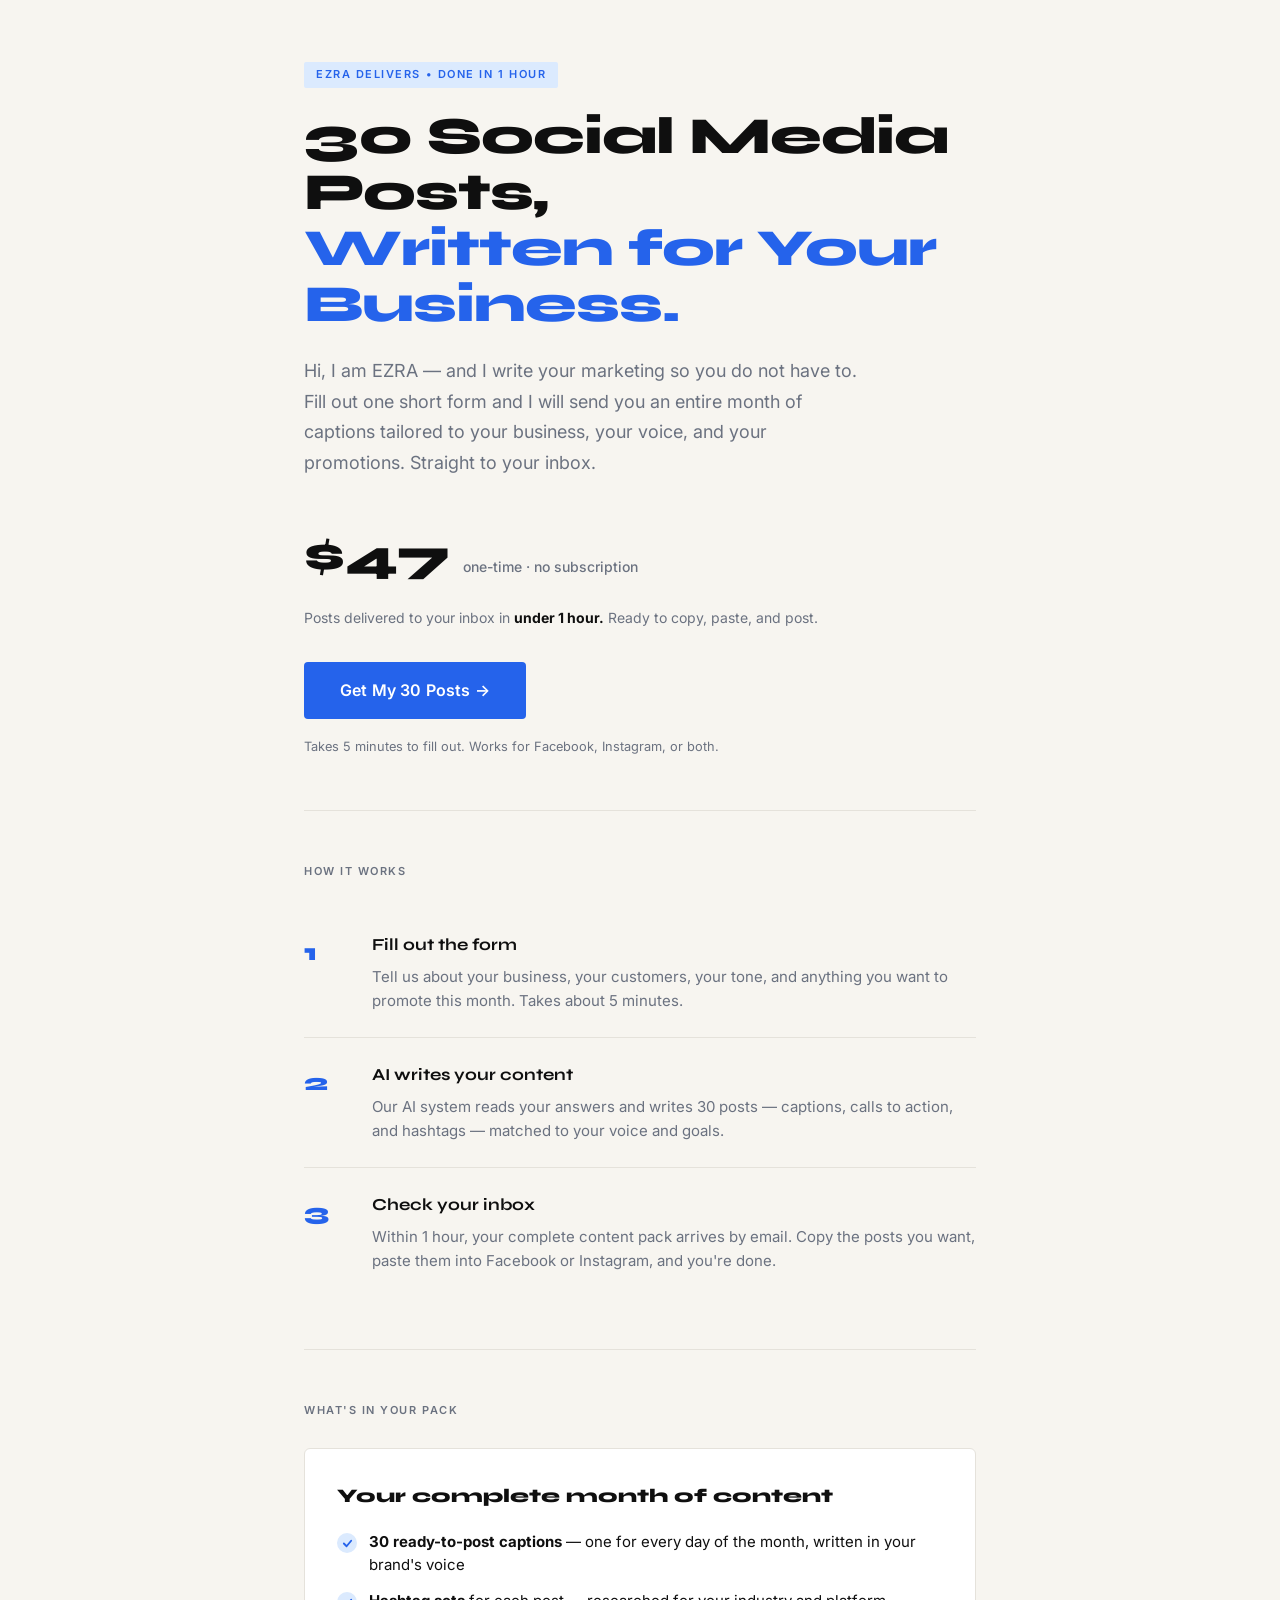
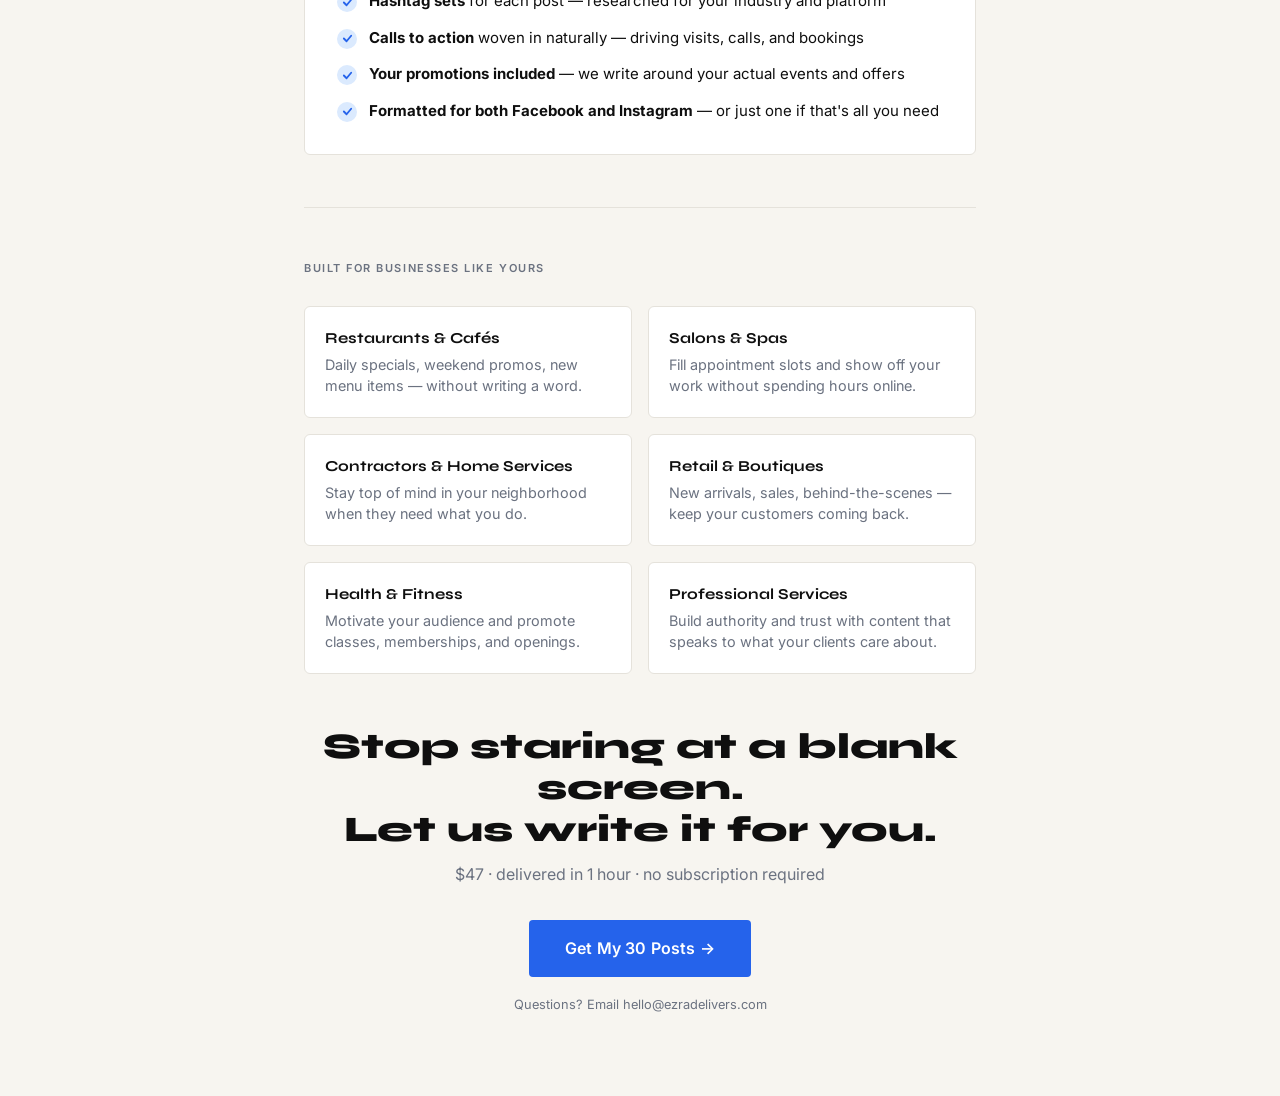
==== index.html @ 175e8576 "Add initial HTML structure for social media content" ====
<!DOCTYPE html>
<html lang="en">
<head>
<meta charset="UTF-8">
<meta name="viewport" content="width=device-width, initial-scale=1.0">
<title>Social Media Content Pack</title>
<style>
  @import url('https://fonts.googleapis.com/css2?family=Syne:wght@700;800&family=Inter:wght@400;500;600&display=swap');

  *, *::before, *::after { box-sizing: border-box; margin: 0; padding: 0; }

  :root {
    --ink: #0f0f0f;
    --paper: #f7f5f0;
    --accent: #2563eb;
    --accent-light: #dbeafe;
    --muted: #6b7280;
    --rule: #e5e2db;
  }

  body {
    background: var(--paper);
    color: var(--ink);
    font-family: 'Inter', sans-serif;
    font-size: 16px;
    line-height: 1.6;
  }

  .page { max-width: 720px; margin: 0 auto; padding: 60px 24px 80px; }

  /* HERO */
  .eyebrow {
    display: inline-block;
    font-family: 'Inter', sans-serif;
    font-size: 11px;
    font-weight: 600;
    letter-spacing: 0.14em;
    text-transform: uppercase;
    color: var(--accent);
    background: var(--accent-light);
    padding: 4px 12px;
    border-radius: 2px;
    margin-bottom: 20px;
  }

  h1 {
    font-family: 'Syne', sans-serif;
    font-size: clamp(2rem, 5vw, 3.25rem);
    font-weight: 800;
    line-height: 1.08;
    letter-spacing: -0.02em;
    margin-bottom: 24px;
  }

  h1 em {
    font-style: normal;
    color: var(--accent);
  }

  .hero-sub {
    font-size: 1.125rem;
    color: var(--muted);
    max-width: 560px;
    margin-bottom: 40px;
    line-height: 1.7;
  }

  /* PRICE BLOCK */
  .price-block {
    display: flex;
    align-items: baseline;
    gap: 12px;
    margin-bottom: 12px;
  }

  .price {
    font-family: 'Syne', sans-serif;
    font-size: 3rem;
    font-weight: 800;
    color: var(--ink);
  }

  .price-label {
    font-size: 0.875rem;
    color: var(--muted);
    font-weight: 500;
  }

  .delivery-note {
    font-size: 0.875rem;
    color: var(--muted);
    margin-bottom: 32px;
  }

  .delivery-note strong {
    color: var(--ink);
  }

  /* CTA */
  .cta-btn {
    display: inline-block;
    background: var(--accent);
    color: #fff;
    font-family: 'Inter', sans-serif;
    font-size: 1rem;
    font-weight: 600;
    padding: 16px 36px;
    border-radius: 4px;
    text-decoration: none;
    letter-spacing: 0.01em;
    transition: background 0.15s;
    margin-bottom: 10px;
  }

  .cta-btn:hover { background: #1d4ed8; }

  .cta-sub {
    display: block;
    font-size: 0.8rem;
    color: var(--muted);
    margin-top: 8px;
  }

  /* RULE */
  hr {
    border: none;
    border-top: 1px solid var(--rule);
    margin: 52px 0;
  }

  /* HOW IT WORKS */
  .section-label {
    font-family: 'Inter', sans-serif;
    font-size: 11px;
    font-weight: 600;
    letter-spacing: 0.14em;
    text-transform: uppercase;
    color: var(--muted);
    margin-bottom: 28px;
  }

  .steps { display: flex; flex-direction: column; gap: 0; }

  .step {
    display: grid;
    grid-template-columns: 48px 1fr;
    gap: 0 20px;
    padding: 24px 0;
    border-bottom: 1px solid var(--rule);
  }

  .step:last-child { border-bottom: none; }

  .step-num {
    font-family: 'Syne', sans-serif;
    font-size: 1.5rem;
    font-weight: 800;
    color: var(--accent);
    padding-top: 2px;
  }

  .step-title {
    font-family: 'Syne', sans-serif;
    font-size: 1.05rem;
    font-weight: 700;
    margin-bottom: 6px;
  }

  .step-body {
    font-size: 0.9375rem;
    color: var(--muted);
    line-height: 1.6;
  }

  /* WHAT YOU GET */
  .deliverables {
    background: #fff;
    border: 1px solid var(--rule);
    border-radius: 6px;
    padding: 32px;
    margin-top: 8px;
  }

  .deliverables h3 {
    font-family: 'Syne', sans-serif;
    font-size: 1.2rem;
    font-weight: 800;
    margin-bottom: 20px;
  }

  .deliver-list {
    list-style: none;
    display: flex;
    flex-direction: column;
    gap: 14px;
  }

  .deliver-list li {
    display: flex;
    align-items: flex-start;
    gap: 12px;
    font-size: 0.9375rem;
    line-height: 1.5;
  }

  .check {
    flex-shrink: 0;
    width: 20px;
    height: 20px;
    background: var(--accent-light);
    border-radius: 50%;
    display: flex;
    align-items: center;
    justify-content: center;
    margin-top: 2px;
  }

  .check svg { width: 11px; height: 11px; stroke: var(--accent); }

  /* WHO IT'S FOR */
  .for-grid {
    display: grid;
    grid-template-columns: 1fr 1fr;
    gap: 16px;
    margin-top: 8px;
  }

  @media (max-width: 520px) { .for-grid { grid-template-columns: 1fr; } }

  .for-card {
    background: #fff;
    border: 1px solid var(--rule);
    border-radius: 6px;
    padding: 20px;
    font-size: 0.9rem;
    line-height: 1.5;
  }

  .for-card strong {
    display: block;
    font-family: 'Syne', sans-serif;
    font-size: 0.95rem;
    margin-bottom: 4px;
  }

  .for-card p { color: var(--muted); }

  /* BOTTOM CTA */
  .bottom-cta {
    text-align: center;
    padding: 52px 0 0;
  }

  .bottom-cta h2 {
    font-family: 'Syne', sans-serif;
    font-size: clamp(1.5rem, 4vw, 2.25rem);
    font-weight: 800;
    margin-bottom: 12px;
    line-height: 1.15;
  }

  .bottom-cta p {
    color: var(--muted);
    margin-bottom: 32px;
    font-size: 1rem;
  }
</style>
</head>
<body>
<div class="page">

  <!-- HERO -->
  <span class="eyebrow">Ezra Delivers • Done in 1 Hour</span>
  <h1>30 Social Media Posts,<br><em>Written for Your Business.</em></h1>
  <p class="hero-sub">Hi, I am EZRA — and I write your marketing so you do not have to. Fill out one short form and I will send you an entire month of captions tailored to your business, your voice, and your promotions. Straight to your inbox.</p>

  <div class="price-block">
    <span class="price">$47</span>
    <span class="price-label">one-time · no subscription</span>
  </div>
  <p class="delivery-note">Posts delivered to your inbox in <strong>under 1 hour.</strong> Ready to copy, paste, and post.</p>

  <a class="cta-btn" href="https://form.jotform.com/261764304272051" target="_blank">Get My 30 Posts →</a>
  <span class="cta-sub">Takes 5 minutes to fill out. Works for Facebook, Instagram, or both.</span>

  <hr>

  <!-- HOW IT WORKS -->
  <p class="section-label">How it works</p>
  <div class="steps">
    <div class="step">
      <span class="step-num">1</span>
      <div>
        <div class="step-title">Fill out the form</div>
        <p class="step-body">Tell us about your business, your customers, your tone, and anything you want to promote this month. Takes about 5 minutes.</p>
      </div>
    </div>
    <div class="step">
      <span class="step-num">2</span>
      <div>
        <div class="step-title">AI writes your content</div>
        <p class="step-body">Our AI system reads your answers and writes 30 posts — captions, calls to action, and hashtags — matched to your voice and goals.</p>
      </div>
    </div>
    <div class="step">
      <span class="step-num">3</span>
      <div>
        <div class="step-title">Check your inbox</div>
        <p class="step-body">Within 1 hour, your complete content pack arrives by email. Copy the posts you want, paste them into Facebook or Instagram, and you're done.</p>
      </div>
    </div>
  </div>

  <hr>

  <!-- WHAT YOU GET -->
  <p class="section-label">What's in your pack</p>
  <div class="deliverables">
    <h3>Your complete month of content</h3>
    <ul class="deliver-list">
      <li>
        <span class="check"><svg viewBox="0 0 12 12" fill="none" xmlns="http://www.w3.org/2000/svg"><polyline points="2,6 5,9 10,3" stroke-width="2" stroke-linecap="round" stroke-linejoin="round"/></svg></span>
        <span><strong>30 ready-to-post captions</strong> — one for every day of the month, written in your brand's voice</span>
      </li>
      <li>
        <span class="check"><svg viewBox="0 0 12 12" fill="none" xmlns="http://www.w3.org/2000/svg"><polyline points="2,6 5,9 10,3" stroke-width="2" stroke-linecap="round" stroke-linejoin="round"/></svg></span>
        <span><strong>Hashtag sets</strong> for each post — researched for your industry and platform</span>
      </li>
      <li>
        <span class="check"><svg viewBox="0 0 12 12" fill="none" xmlns="http://www.w3.org/2000/svg"><polyline points="2,6 5,9 10,3" stroke-width="2" stroke-linecap="round" stroke-linejoin="round"/></svg></span>
        <span><strong>Calls to action</strong> woven in naturally — driving visits, calls, and bookings</span>
      </li>
      <li>
        <span class="check"><svg viewBox="0 0 12 12" fill="none" xmlns="http://www.w3.org/2000/svg"><polyline points="2,6 5,9 10,3" stroke-width="2" stroke-linecap="round" stroke-linejoin="round"/></svg></span>
        <span><strong>Your promotions included</strong> — we write around your actual events and offers</span>
      </li>
      <li>
        <span class="check"><svg viewBox="0 0 12 12" fill="none" xmlns="http://www.w3.org/2000/svg"><polyline points="2,6 5,9 10,3" stroke-width="2" stroke-linecap="round" stroke-linejoin="round"/></svg></span>
        <span><strong>Formatted for both Facebook and Instagram</strong> — or just one if that's all you need</span>
      </li>
    </ul>
  </div>

  <hr>

  <!-- WHO IT'S FOR -->
  <p class="section-label">Built for businesses like yours</p>
  <div class="for-grid">
    <div class="for-card"><strong>Restaurants & Cafés</strong><p>Daily specials, weekend promos, new menu items — without writing a word.</p></div>
    <div class="for-card"><strong>Salons & Spas</strong><p>Fill appointment slots and show off your work without spending hours online.</p></div>
    <div class="for-card"><strong>Contractors & Home Services</strong><p>Stay top of mind in your neighborhood when they need what you do.</p></div>
    <div class="for-card"><strong>Retail & Boutiques</strong><p>New arrivals, sales, behind-the-scenes — keep your customers coming back.</p></div>
    <div class="for-card"><strong>Health & Fitness</strong><p>Motivate your audience and promote classes, memberships, and openings.</p></div>
    <div class="for-card"><strong>Professional Services</strong><p>Build authority and trust with content that speaks to what your clients care about.</p></div>
  </div>

  <!-- BOTTOM CTA -->
  <div class="bottom-cta">
    <h2>Stop staring at a blank screen.<br>Let us write it for you.</h2>
    <p>$47 · delivered in 1 hour · no subscription required</p>
    <a class="cta-btn" href="https://form.jotform.com/261764304272051" target="_blank">Get My 30 Posts →</a>
    <span class="cta-sub">Questions? Email hello@ezradelivers.com</span>
  </div>

</div>
</body>
</html>
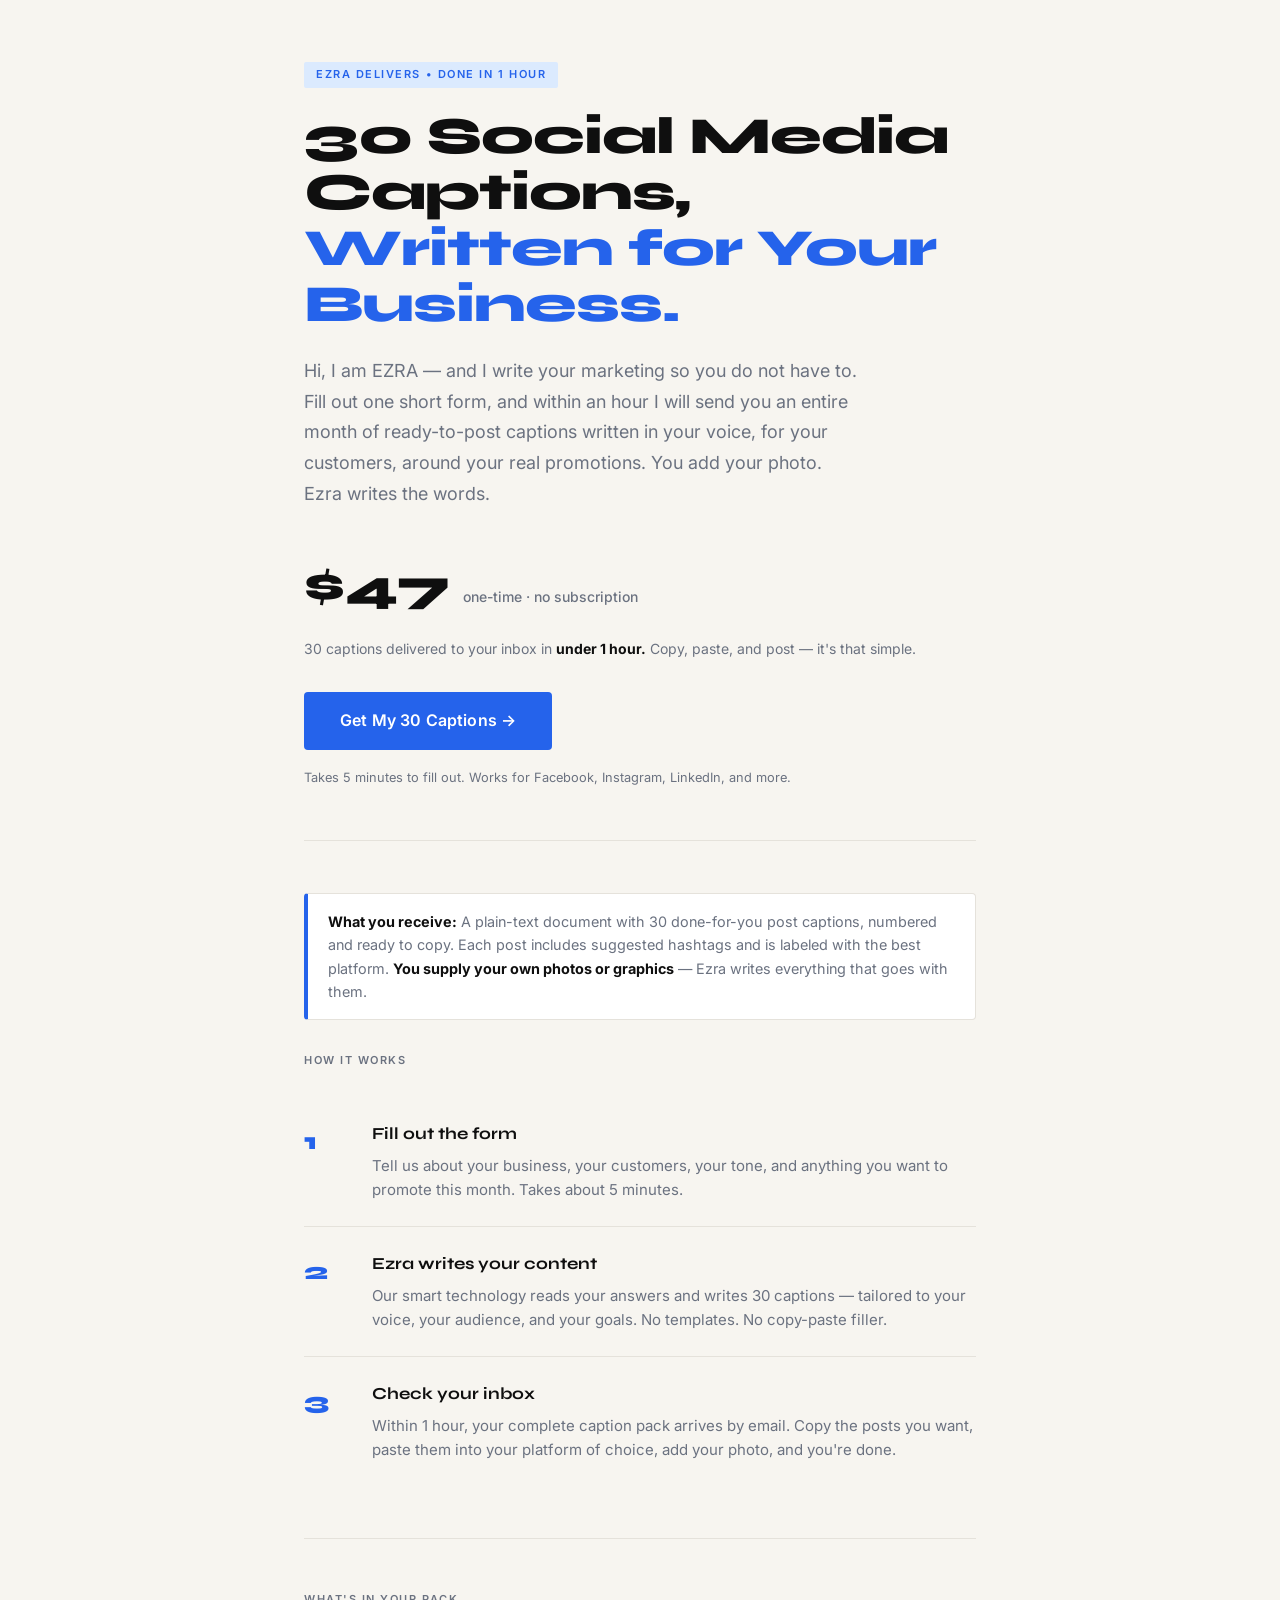
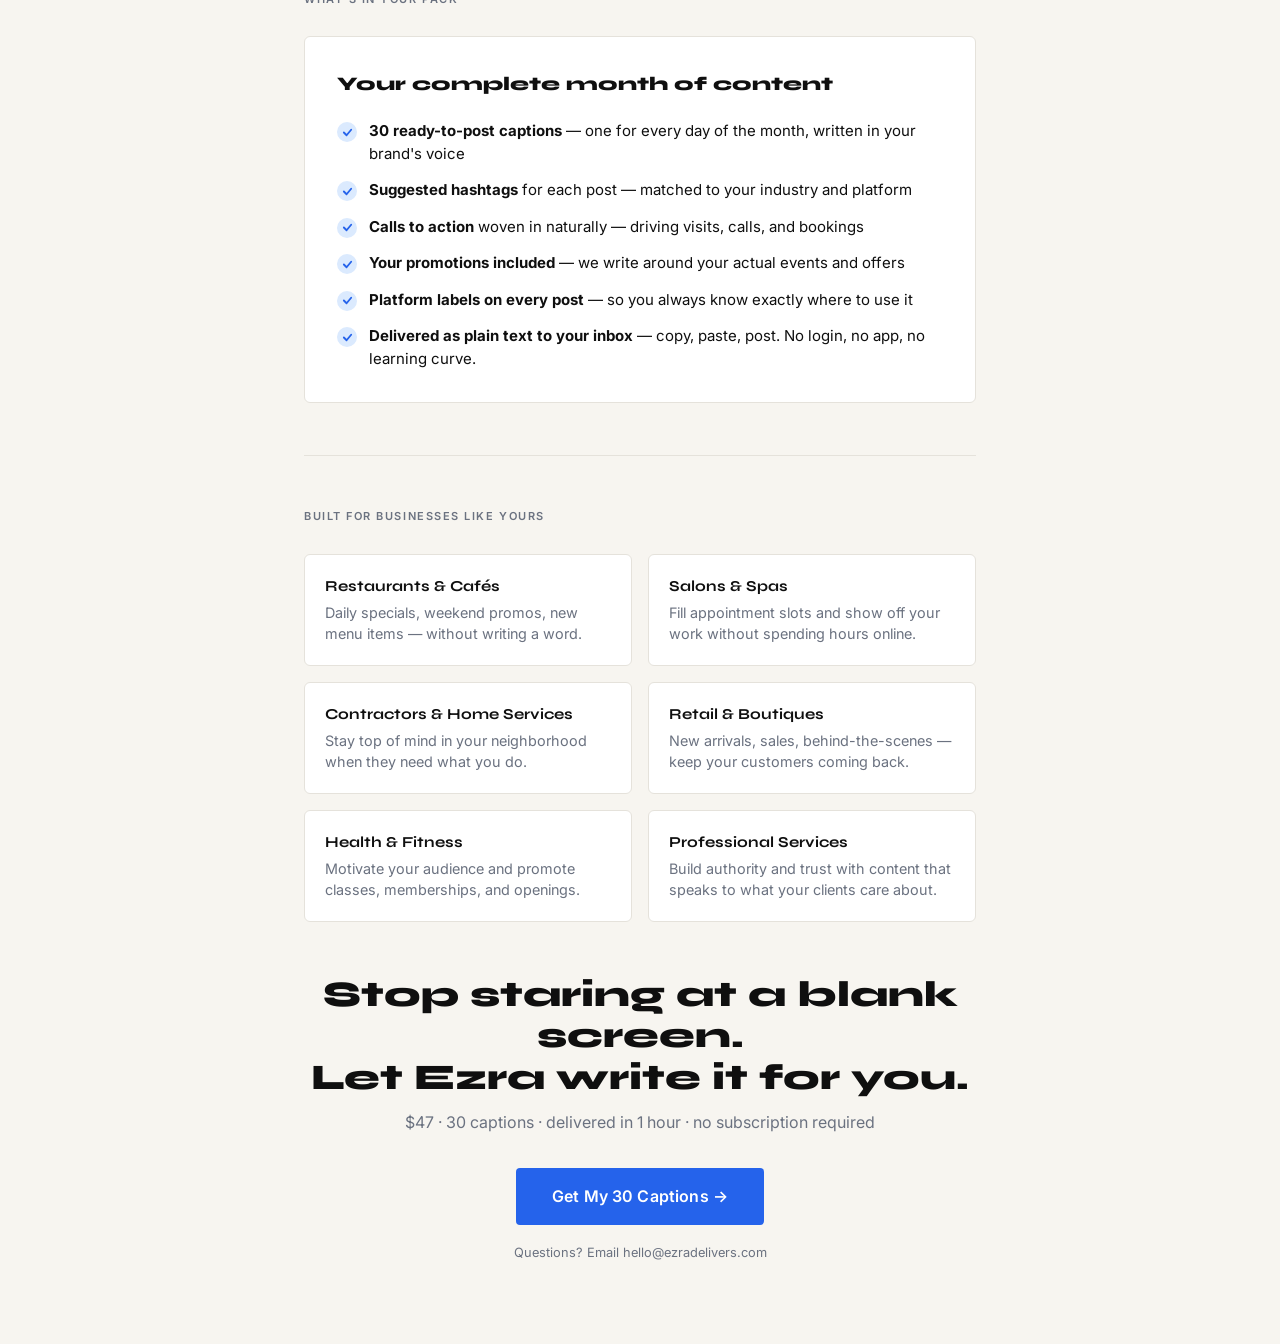
==== commit a413ead3: "Update content and structure in index.html" ====
--- a/index.html
+++ b/index.html
@@ -3,7 +3,7 @@
 <head>
 <meta charset="UTF-8">
 <meta name="viewport" content="width=device-width, initial-scale=1.0">
-<title>Social Media Content Pack</title>
+<title>Social Media Content Pack — Ezra Delivers</title>
 <style>
   @import url('https://fonts.googleapis.com/css2?family=Syne:wght@700;800&family=Inter:wght@400;500;600&display=swap');
 
@@ -121,6 +121,23 @@
     margin-top: 8px;
   }
 
+  /* CLARITY BOX */
+  .clarity-box {
+    background: #fff;
+    border: 1px solid var(--rule);
+    border-left: 4px solid var(--accent);
+    border-radius: 4px;
+    padding: 16px 20px;
+    margin-bottom: 32px;
+    font-size: 0.9rem;
+    color: var(--muted);
+    line-height: 1.6;
+  }
+
+  .clarity-box strong {
+    color: var(--ink);
+  }
+
   /* RULE */
   hr {
     border: none;
@@ -271,19 +288,24 @@
 
   <!-- HERO -->
   <span class="eyebrow">Ezra Delivers • Done in 1 Hour</span>
-  <h1>30 Social Media Posts,<br><em>Written for Your Business.</em></h1>
-  <p class="hero-sub">Hi, I am EZRA — and I write your marketing so you do not have to. Fill out one short form and I will send you an entire month of captions tailored to your business, your voice, and your promotions. Straight to your inbox.</p>
+  <h1>30 Social Media Captions,<br><em>Written for Your Business.</em></h1>
+  <p class="hero-sub">Hi, I am EZRA — and I write your marketing so you do not have to. Fill out one short form, and within an hour I will send you an entire month of ready-to-post captions written in your voice, for your customers, around your real promotions. You add your photo. Ezra writes the words.</p>
 
   <div class="price-block">
     <span class="price">$47</span>
     <span class="price-label">one-time · no subscription</span>
   </div>
-  <p class="delivery-note">Posts delivered to your inbox in <strong>under 1 hour.</strong> Ready to copy, paste, and post.</p>
-
-  <a class="cta-btn" href="https://form.jotform.com/261764304272051" target="_blank">Get My 30 Posts →</a>
-  <span class="cta-sub">Takes 5 minutes to fill out. Works for Facebook, Instagram, or both.</span>
+  <p class="delivery-note">30 captions delivered to your inbox in <strong>under 1 hour.</strong> Copy, paste, and post — it's that simple.</p>
+
+  <a class="cta-btn" href="https://form.jotform.com/261764304272051" target="_blank">Get My 30 Captions →</a>
+  <span class="cta-sub">Takes 5 minutes to fill out. Works for Facebook, Instagram, LinkedIn, and more.</span>
 
   <hr>
+
+  <!-- WHAT YOU RECEIVE CLARITY BOX -->
+  <div class="clarity-box">
+    <strong>What you receive:</strong> A plain-text document with 30 done-for-you post captions, numbered and ready to copy. Each post includes suggested hashtags and is labeled with the best platform. <strong>You supply your own photos or graphics</strong> — Ezra writes everything that goes with them.
+  </div>
 
   <!-- HOW IT WORKS -->
   <p class="section-label">How it works</p>
@@ -298,15 +320,15 @@
     <div class="step">
       <span class="step-num">2</span>
       <div>
-        <div class="step-title">AI writes your content</div>
-        <p class="step-body">Our AI system reads your answers and writes 30 posts — captions, calls to action, and hashtags — matched to your voice and goals.</p>
+        <div class="step-title">Ezra writes your content</div>
+        <p class="step-body">Our smart technology reads your answers and writes 30 captions — tailored to your voice, your audience, and your goals. No templates. No copy-paste filler.</p>
       </div>
     </div>
     <div class="step">
       <span class="step-num">3</span>
       <div>
         <div class="step-title">Check your inbox</div>
-        <p class="step-body">Within 1 hour, your complete content pack arrives by email. Copy the posts you want, paste them into Facebook or Instagram, and you're done.</p>
+        <p class="step-body">Within 1 hour, your complete caption pack arrives by email. Copy the posts you want, paste them into your platform of choice, add your photo, and you're done.</p>
       </div>
     </div>
   </div>
@@ -324,7 +346,7 @@
       </li>
       <li>
         <span class="check"><svg viewBox="0 0 12 12" fill="none" xmlns="http://www.w3.org/2000/svg"><polyline points="2,6 5,9 10,3" stroke-width="2" stroke-linecap="round" stroke-linejoin="round"/></svg></span>
-        <span><strong>Hashtag sets</strong> for each post — researched for your industry and platform</span>
+        <span><strong>Suggested hashtags</strong> for each post — matched to your industry and platform</span>
       </li>
       <li>
         <span class="check"><svg viewBox="0 0 12 12" fill="none" xmlns="http://www.w3.org/2000/svg"><polyline points="2,6 5,9 10,3" stroke-width="2" stroke-linecap="round" stroke-linejoin="round"/></svg></span>
@@ -336,7 +358,11 @@
       </li>
       <li>
         <span class="check"><svg viewBox="0 0 12 12" fill="none" xmlns="http://www.w3.org/2000/svg"><polyline points="2,6 5,9 10,3" stroke-width="2" stroke-linecap="round" stroke-linejoin="round"/></svg></span>
-        <span><strong>Formatted for both Facebook and Instagram</strong> — or just one if that's all you need</span>
+        <span><strong>Platform labels on every post</strong> — so you always know exactly where to use it</span>
+      </li>
+      <li>
+        <span class="check"><svg viewBox="0 0 12 12" fill="none" xmlns="http://www.w3.org/2000/svg"><polyline points="2,6 5,9 10,3" stroke-width="2" stroke-linecap="round" stroke-linejoin="round"/></svg></span>
+        <span><strong>Delivered as plain text to your inbox</strong> — copy, paste, post. No login, no app, no learning curve.</span>
       </li>
     </ul>
   </div>
@@ -356,9 +382,9 @@
 
   <!-- BOTTOM CTA -->
   <div class="bottom-cta">
-    <h2>Stop staring at a blank screen.<br>Let us write it for you.</h2>
-    <p>$47 · delivered in 1 hour · no subscription required</p>
-    <a class="cta-btn" href="https://form.jotform.com/261764304272051" target="_blank">Get My 30 Posts →</a>
+    <h2>Stop staring at a blank screen.<br>Let Ezra write it for you.</h2>
+    <p>$47 · 30 captions · delivered in 1 hour · no subscription required</p>
+    <a class="cta-btn" href="https://form.jotform.com/261764304272051" target="_blank">Get My 30 Captions →</a>
     <span class="cta-sub">Questions? Email hello@ezradelivers.com</span>
   </div>
 
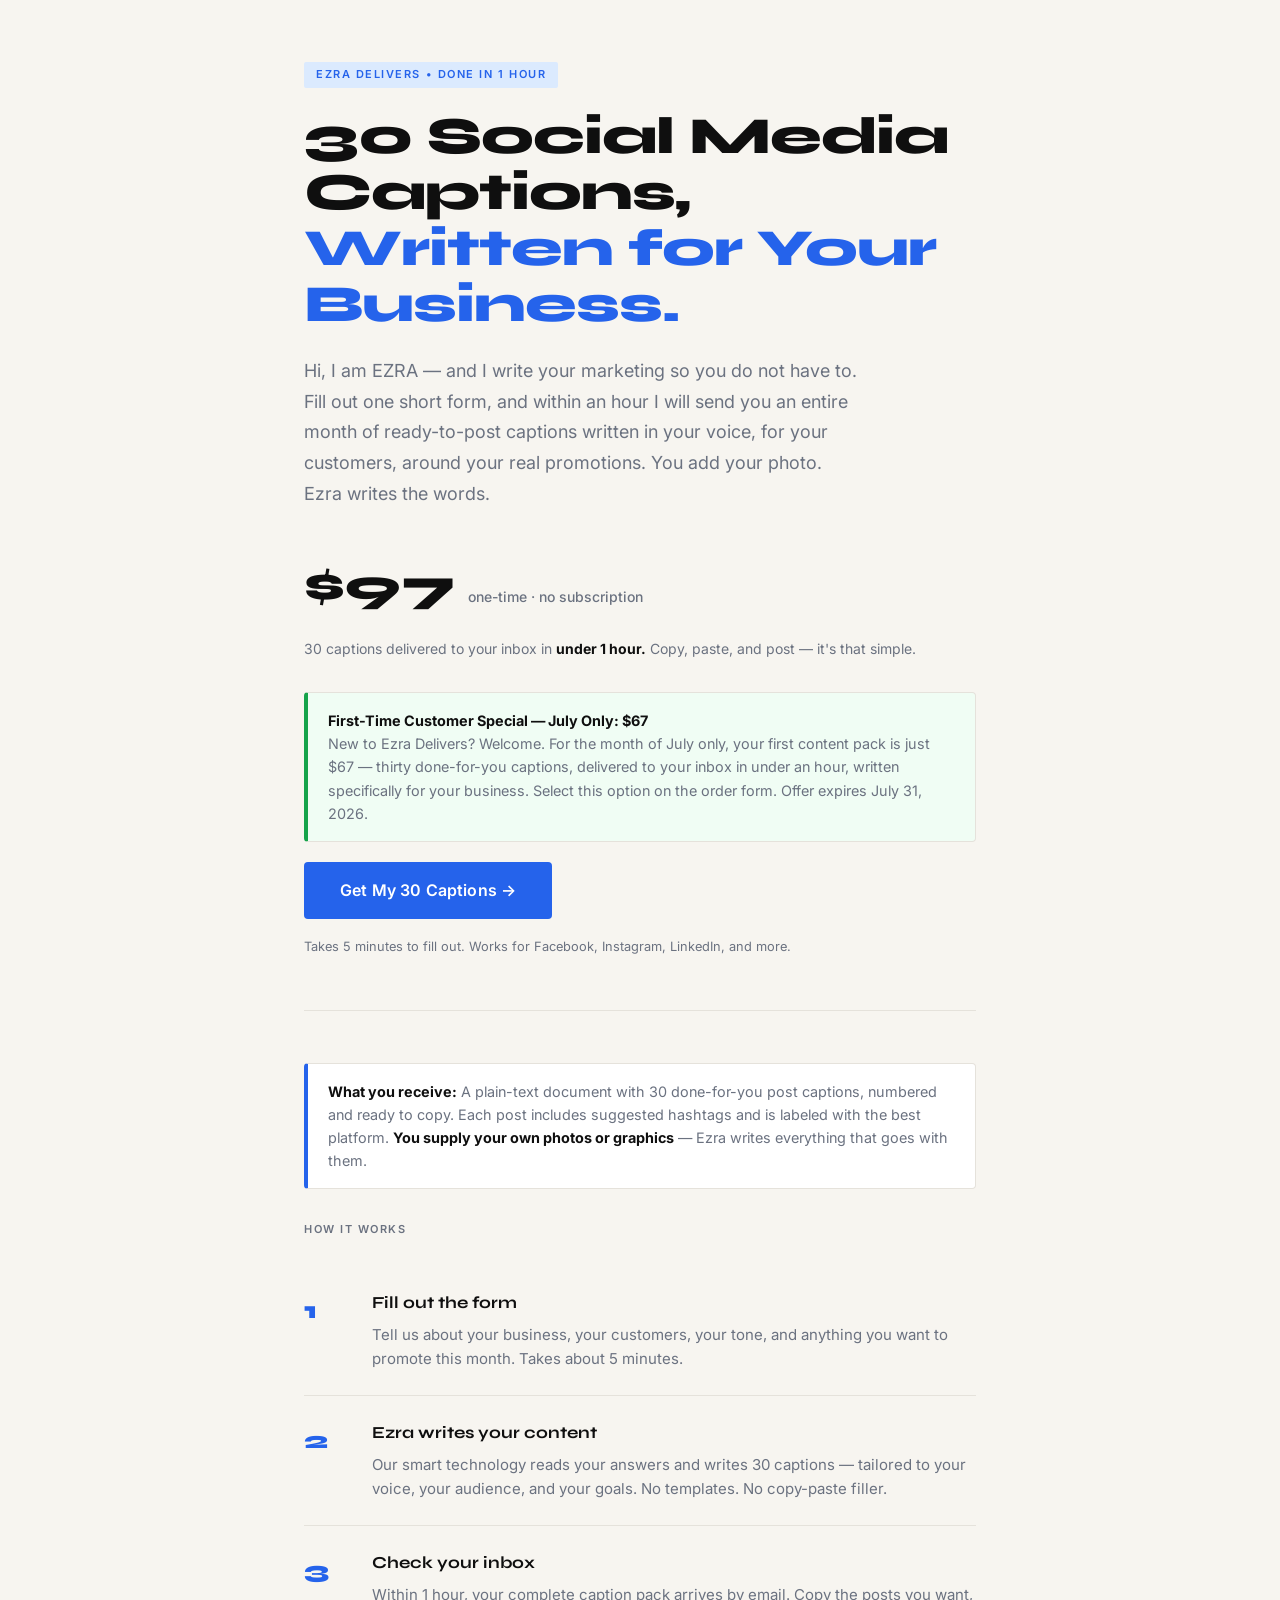
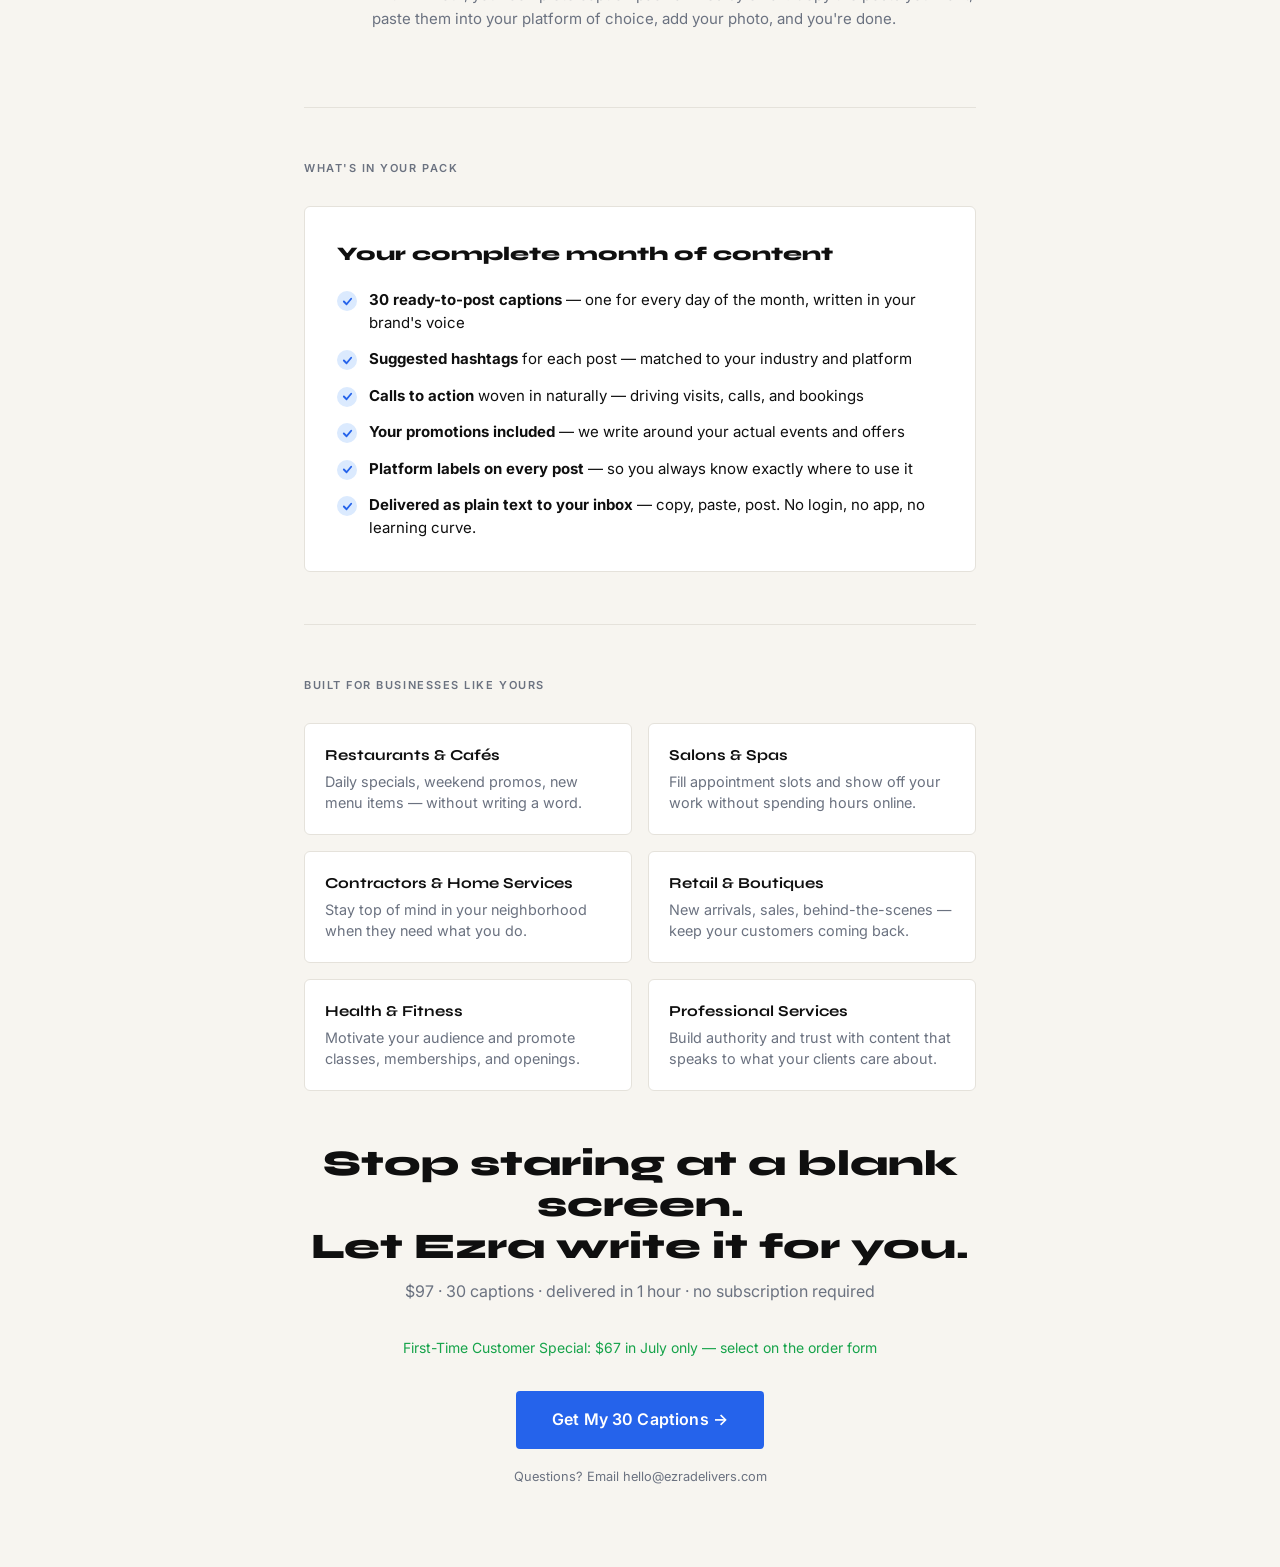
==== commit 629ddd7a: "Update pricing and special offer in index.html" ====
--- a/index.html
+++ b/index.html
@@ -292,10 +292,15 @@
   <p class="hero-sub">Hi, I am EZRA — and I write your marketing so you do not have to. Fill out one short form, and within an hour I will send you an entire month of ready-to-post captions written in your voice, for your customers, around your real promotions. You add your photo. Ezra writes the words.</p>
 
   <div class="price-block">
-    <span class="price">$47</span>
+    <span class="price">$97</span>
     <span class="price-label">one-time · no subscription</span>
   </div>
   <p class="delivery-note">30 captions delivered to your inbox in <strong>under 1 hour.</strong> Copy, paste, and post — it's that simple.</p>
+
+  <div class="clarity-box" style="border-left-color: #16a34a; background: #f0fdf4; margin-bottom: 20px;">
+    <strong>First-Time Customer Special — July Only: $67</strong><br>
+    New to Ezra Delivers? Welcome. For the month of July only, your first content pack is just $67 — thirty done-for-you captions, delivered to your inbox in under an hour, written specifically for your business. Select this option on the order form. Offer expires July 31, 2026.
+  </div>
 
   <a class="cta-btn" href="https://form.jotform.com/261764304272051" target="_blank">Get My 30 Captions →</a>
   <span class="cta-sub">Takes 5 minutes to fill out. Works for Facebook, Instagram, LinkedIn, and more.</span>
@@ -383,7 +388,8 @@
   <!-- BOTTOM CTA -->
   <div class="bottom-cta">
     <h2>Stop staring at a blank screen.<br>Let Ezra write it for you.</h2>
-    <p>$47 · 30 captions · delivered in 1 hour · no subscription required</p>
+    <p>$97 · 30 captions · delivered in 1 hour · no subscription required</p>
+    <p style="font-size: 0.875rem; color: #16a34a; margin-bottom: 32px;">First-Time Customer Special: $67 in July only — select on the order form</p>
     <a class="cta-btn" href="https://form.jotform.com/261764304272051" target="_blank">Get My 30 Captions →</a>
     <span class="cta-sub">Questions? Email hello@ezradelivers.com</span>
   </div>
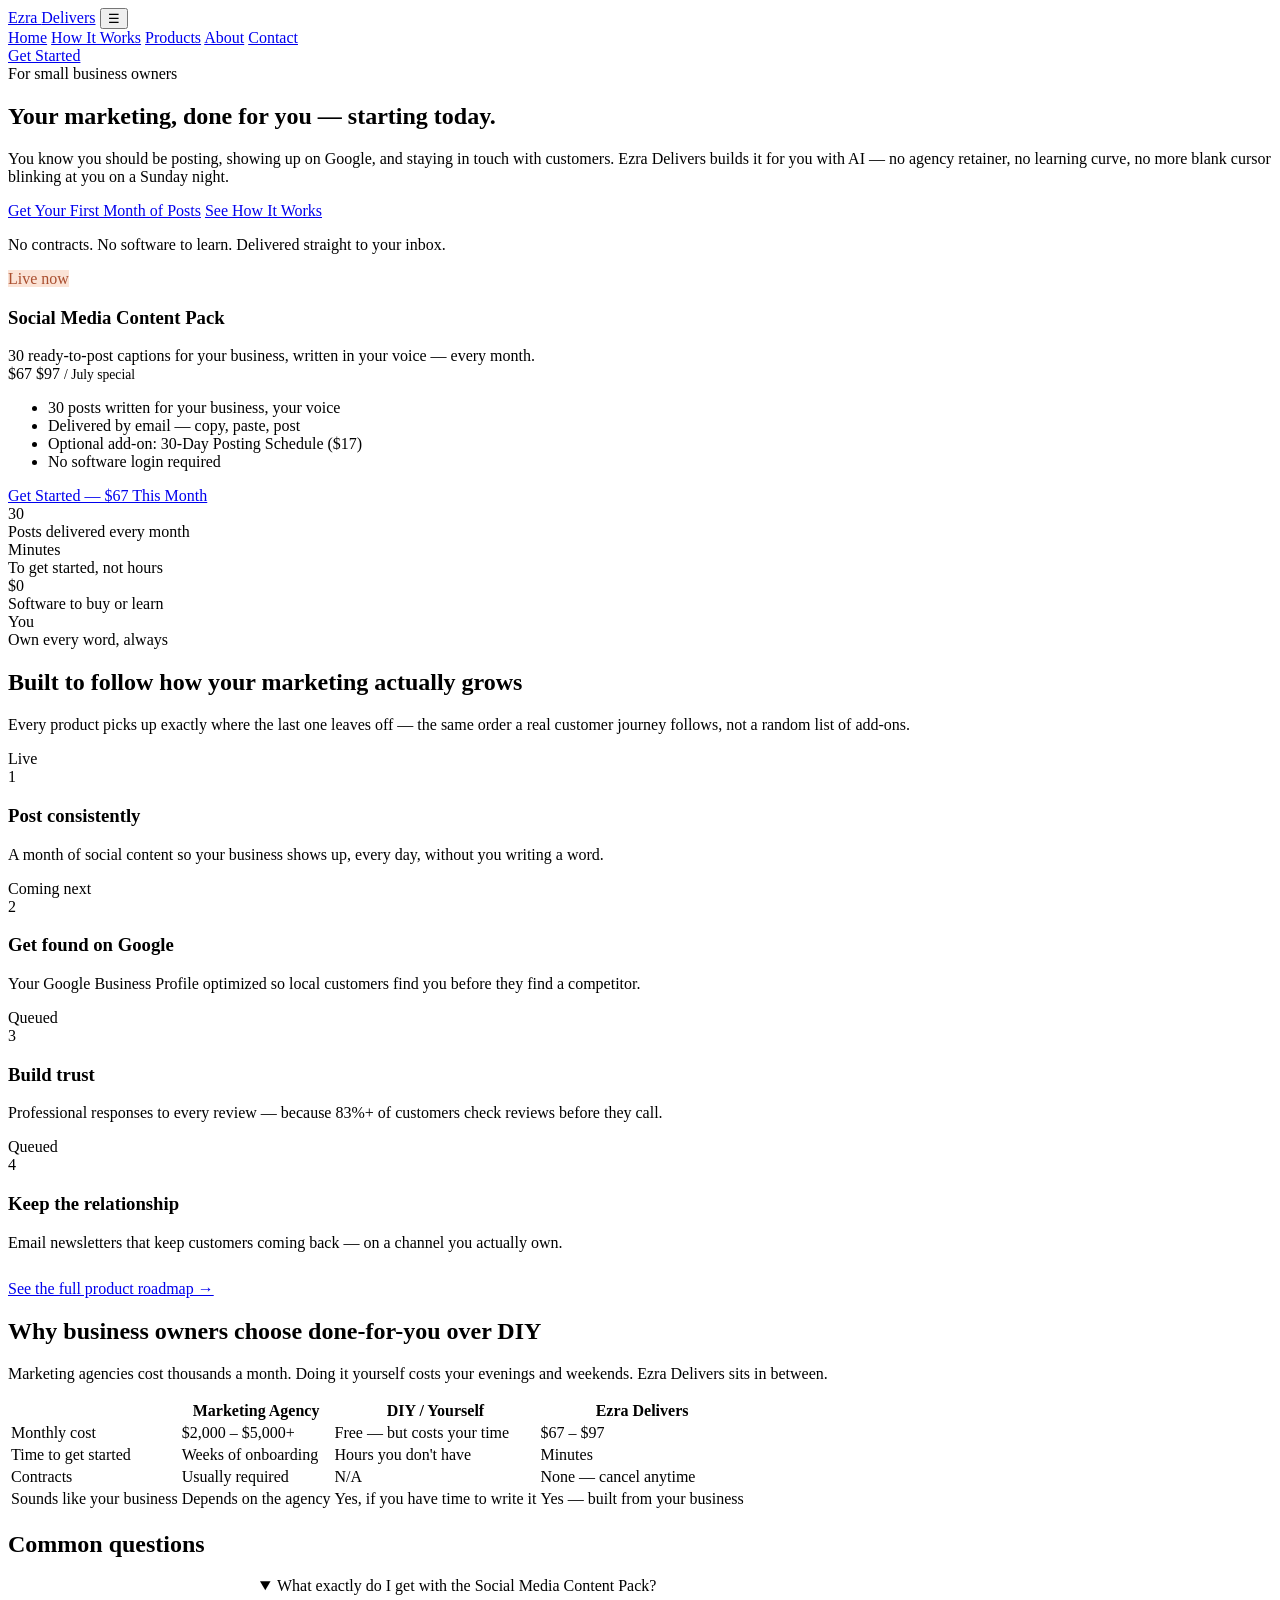
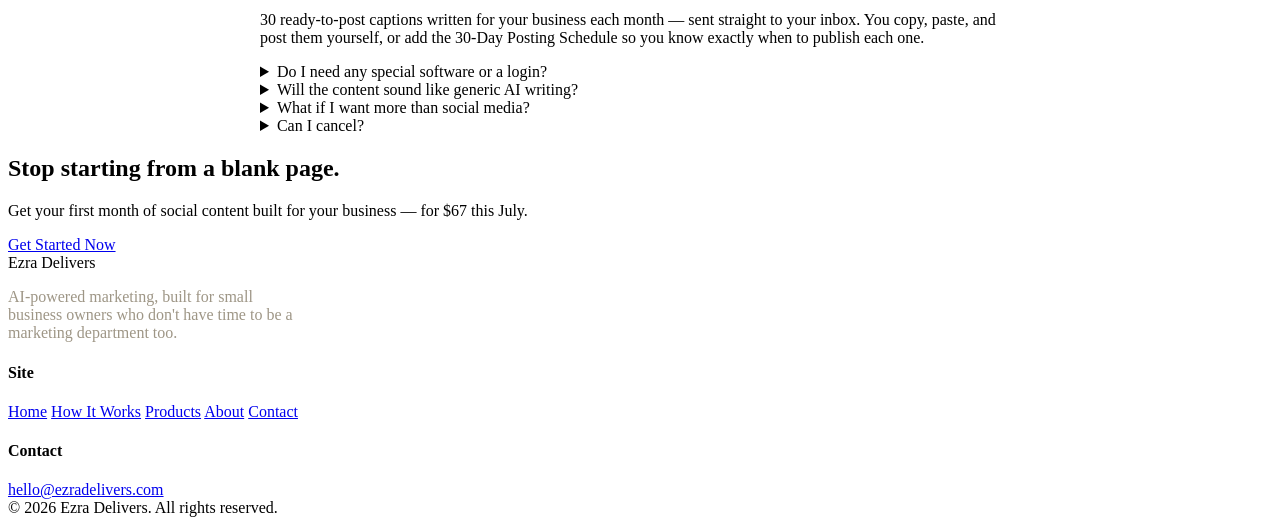
==== commit 33d86ddd: "Add files via upload" ====
--- a/index.html
+++ b/index.html
@@ -3,397 +3,241 @@
 <head>
 <meta charset="UTF-8">
 <meta name="viewport" content="width=device-width, initial-scale=1.0">
-<title>Social Media Content Pack — Ezra Delivers</title>
-<style>
-  @import url('https://fonts.googleapis.com/css2?family=Syne:wght@700;800&family=Inter:wght@400;500;600&display=swap');
-
-  *, *::before, *::after { box-sizing: border-box; margin: 0; padding: 0; }
-
-  :root {
-    --ink: #0f0f0f;
-    --paper: #f7f5f0;
-    --accent: #2563eb;
-    --accent-light: #dbeafe;
-    --muted: #6b7280;
-    --rule: #e5e2db;
-  }
-
-  body {
-    background: var(--paper);
-    color: var(--ink);
-    font-family: 'Inter', sans-serif;
-    font-size: 16px;
-    line-height: 1.6;
-  }
-
-  .page { max-width: 720px; margin: 0 auto; padding: 60px 24px 80px; }
-
-  /* HERO */
-  .eyebrow {
-    display: inline-block;
-    font-family: 'Inter', sans-serif;
-    font-size: 11px;
-    font-weight: 600;
-    letter-spacing: 0.14em;
-    text-transform: uppercase;
-    color: var(--accent);
-    background: var(--accent-light);
-    padding: 4px 12px;
-    border-radius: 2px;
-    margin-bottom: 20px;
-  }
-
-  h1 {
-    font-family: 'Syne', sans-serif;
-    font-size: clamp(2rem, 5vw, 3.25rem);
-    font-weight: 800;
-    line-height: 1.08;
-    letter-spacing: -0.02em;
-    margin-bottom: 24px;
-  }
-
-  h1 em {
-    font-style: normal;
-    color: var(--accent);
-  }
-
-  .hero-sub {
-    font-size: 1.125rem;
-    color: var(--muted);
-    max-width: 560px;
-    margin-bottom: 40px;
-    line-height: 1.7;
-  }
-
-  /* PRICE BLOCK */
-  .price-block {
-    display: flex;
-    align-items: baseline;
-    gap: 12px;
-    margin-bottom: 12px;
-  }
-
-  .price {
-    font-family: 'Syne', sans-serif;
-    font-size: 3rem;
-    font-weight: 800;
-    color: var(--ink);
-  }
-
-  .price-label {
-    font-size: 0.875rem;
-    color: var(--muted);
-    font-weight: 500;
-  }
-
-  .delivery-note {
-    font-size: 0.875rem;
-    color: var(--muted);
-    margin-bottom: 32px;
-  }
-
-  .delivery-note strong {
-    color: var(--ink);
-  }
-
-  /* CTA */
-  .cta-btn {
-    display: inline-block;
-    background: var(--accent);
-    color: #fff;
-    font-family: 'Inter', sans-serif;
-    font-size: 1rem;
-    font-weight: 600;
-    padding: 16px 36px;
-    border-radius: 4px;
-    text-decoration: none;
-    letter-spacing: 0.01em;
-    transition: background 0.15s;
-    margin-bottom: 10px;
-  }
-
-  .cta-btn:hover { background: #1d4ed8; }
-
-  .cta-sub {
-    display: block;
-    font-size: 0.8rem;
-    color: var(--muted);
-    margin-top: 8px;
-  }
-
-  /* CLARITY BOX */
-  .clarity-box {
-    background: #fff;
-    border: 1px solid var(--rule);
-    border-left: 4px solid var(--accent);
-    border-radius: 4px;
-    padding: 16px 20px;
-    margin-bottom: 32px;
-    font-size: 0.9rem;
-    color: var(--muted);
-    line-height: 1.6;
-  }
-
-  .clarity-box strong {
-    color: var(--ink);
-  }
-
-  /* RULE */
-  hr {
-    border: none;
-    border-top: 1px solid var(--rule);
-    margin: 52px 0;
-  }
-
-  /* HOW IT WORKS */
-  .section-label {
-    font-family: 'Inter', sans-serif;
-    font-size: 11px;
-    font-weight: 600;
-    letter-spacing: 0.14em;
-    text-transform: uppercase;
-    color: var(--muted);
-    margin-bottom: 28px;
-  }
-
-  .steps { display: flex; flex-direction: column; gap: 0; }
-
-  .step {
-    display: grid;
-    grid-template-columns: 48px 1fr;
-    gap: 0 20px;
-    padding: 24px 0;
-    border-bottom: 1px solid var(--rule);
-  }
-
-  .step:last-child { border-bottom: none; }
-
-  .step-num {
-    font-family: 'Syne', sans-serif;
-    font-size: 1.5rem;
-    font-weight: 800;
-    color: var(--accent);
-    padding-top: 2px;
-  }
-
-  .step-title {
-    font-family: 'Syne', sans-serif;
-    font-size: 1.05rem;
-    font-weight: 700;
-    margin-bottom: 6px;
-  }
-
-  .step-body {
-    font-size: 0.9375rem;
-    color: var(--muted);
-    line-height: 1.6;
-  }
-
-  /* WHAT YOU GET */
-  .deliverables {
-    background: #fff;
-    border: 1px solid var(--rule);
-    border-radius: 6px;
-    padding: 32px;
-    margin-top: 8px;
-  }
-
-  .deliverables h3 {
-    font-family: 'Syne', sans-serif;
-    font-size: 1.2rem;
-    font-weight: 800;
-    margin-bottom: 20px;
-  }
-
-  .deliver-list {
-    list-style: none;
-    display: flex;
-    flex-direction: column;
-    gap: 14px;
-  }
-
-  .deliver-list li {
-    display: flex;
-    align-items: flex-start;
-    gap: 12px;
-    font-size: 0.9375rem;
-    line-height: 1.5;
-  }
-
-  .check {
-    flex-shrink: 0;
-    width: 20px;
-    height: 20px;
-    background: var(--accent-light);
-    border-radius: 50%;
-    display: flex;
-    align-items: center;
-    justify-content: center;
-    margin-top: 2px;
-  }
-
-  .check svg { width: 11px; height: 11px; stroke: var(--accent); }
-
-  /* WHO IT'S FOR */
-  .for-grid {
-    display: grid;
-    grid-template-columns: 1fr 1fr;
-    gap: 16px;
-    margin-top: 8px;
-  }
-
-  @media (max-width: 520px) { .for-grid { grid-template-columns: 1fr; } }
-
-  .for-card {
-    background: #fff;
-    border: 1px solid var(--rule);
-    border-radius: 6px;
-    padding: 20px;
-    font-size: 0.9rem;
-    line-height: 1.5;
-  }
-
-  .for-card strong {
-    display: block;
-    font-family: 'Syne', sans-serif;
-    font-size: 0.95rem;
-    margin-bottom: 4px;
-  }
-
-  .for-card p { color: var(--muted); }
-
-  /* BOTTOM CTA */
-  .bottom-cta {
-    text-align: center;
-    padding: 52px 0 0;
-  }
-
-  .bottom-cta h2 {
-    font-family: 'Syne', sans-serif;
-    font-size: clamp(1.5rem, 4vw, 2.25rem);
-    font-weight: 800;
-    margin-bottom: 12px;
-    line-height: 1.15;
-  }
-
-  .bottom-cta p {
-    color: var(--muted);
-    margin-bottom: 32px;
-    font-size: 1rem;
-  }
-</style>
+<title>Ezra Delivers — AI Marketing, Done For You</title>
+<meta name="description" content="Ezra Delivers builds your small business's marketing for you — starting with a month of ready-to-post social content, delivered by AI in minutes.">
+<link rel="preconnect" href="https://fonts.googleapis.com">
+<link href="https://fonts.googleapis.com/css2?family=Fraunces:wght@400;500;600;700&family=Inter:wght@400;500;600;700&display=swap" rel="stylesheet">
+<link rel="stylesheet" href="css/style.css">
 </head>
 <body>
-<div class="page">
-
-  <!-- HERO -->
-  <span class="eyebrow">Ezra Delivers • Done in 1 Hour</span>
-  <h1>30 Social Media Captions,<br><em>Written for Your Business.</em></h1>
-  <p class="hero-sub">Hi, I am EZRA — and I write your marketing so you do not have to. Fill out one short form, and within an hour I will send you an entire month of ready-to-post captions written in your voice, for your customers, around your real promotions. You add your photo. Ezra writes the words.</p>
-
-  <div class="price-block">
-    <span class="price">$97</span>
-    <span class="price-label">one-time · no subscription</span>
-  </div>
-  <p class="delivery-note">30 captions delivered to your inbox in <strong>under 1 hour.</strong> Copy, paste, and post — it's that simple.</p>
-
-  <div class="clarity-box" style="border-left-color: #16a34a; background: #f0fdf4; margin-bottom: 20px;">
-    <strong>First-Time Customer Special — July Only: $67</strong><br>
-    New to Ezra Delivers? Welcome. For the month of July only, your first content pack is just $67 — thirty done-for-you captions, delivered to your inbox in under an hour, written specifically for your business. Select this option on the order form. Offer expires July 31, 2026.
-  </div>
-
-  <a class="cta-btn" href="https://form.jotform.com/261764304272051" target="_blank">Get My 30 Captions →</a>
-  <span class="cta-sub">Takes 5 minutes to fill out. Works for Facebook, Instagram, LinkedIn, and more.</span>
-
-  <hr>
-
-  <!-- WHAT YOU RECEIVE CLARITY BOX -->
-  <div class="clarity-box">
-    <strong>What you receive:</strong> A plain-text document with 30 done-for-you post captions, numbered and ready to copy. Each post includes suggested hashtags and is labeled with the best platform. <strong>You supply your own photos or graphics</strong> — Ezra writes everything that goes with them.
-  </div>
-
-  <!-- HOW IT WORKS -->
-  <p class="section-label">How it works</p>
-  <div class="steps">
-    <div class="step">
-      <span class="step-num">1</span>
+
+<header class="site-header">
+  <div class="nav-wrap">
+    <a href="index.html" class="logo">Ezra <span>Delivers</span></a>
+    <button class="menu-toggle" id="menuToggle" aria-label="Toggle menu">☰</button>
+    <nav class="main-nav" id="mainNav">
+      <a href="index.html" class="active">Home</a>
+      <a href="how-it-works.html">How It Works</a>
+      <a href="products.html">Products</a>
+      <a href="about.html">About</a>
+      <a href="contact.html">Contact</a>
+    </nav>
+    <div class="nav-cta">
+      <a href="products.html" class="btn btn-primary">Get Started</a>
+    </div>
+  </div>
+</header>
+
+<!-- HERO -->
+<section class="hero">
+  <div class="container hero-grid">
+    <div>
+      <span class="eyebrow">For small business owners</span>
+      <h1>Your marketing, done for you — starting today.</h1>
+      <p class="lead">You know you should be posting, showing up on Google, and staying in touch with customers. Ezra Delivers builds it for you with AI — no agency retainer, no learning curve, no more blank cursor blinking at you on a Sunday night.</p>
+      <div class="hero-actions">
+        <a href="#product-1" class="btn btn-primary">Get Your First Month of Posts</a>
+        <a href="how-it-works.html" class="btn btn-secondary">See How It Works</a>
+      </div>
+      <p class="hero-note">No contracts. No software to learn. Delivered straight to your inbox.</p>
+    </div>
+    <div class="hero-card" id="product-1">
+      <span class="eyebrow" style="background:#FBE3D6; color:#A94E2F;">Live now</span>
+      <h3>Social Media Content Pack</h3>
+      <p style="margin-bottom:0;">30 ready-to-post captions for your business, written in your voice — every month.</p>
+      <div class="price-tag">
+        <span class="now">$67</span>
+        <span class="was">$97</span>
+        <span style="font-size:0.85rem; color:var(--ink-soft);">/ July special</span>
+      </div>
+      <ul>
+        <li>30 posts written for your business, your voice</li>
+        <li>Delivered by email — copy, paste, post</li>
+        <li>Optional add-on: 30-Day Posting Schedule ($17)</li>
+        <li>No software login required</li>
+      </ul>
+      <a href="products.html#product-1" class="btn btn-primary btn-block">Get Started — $67 This Month</a>
+    </div>
+  </div>
+</section>
+
+<!-- STATS / TRUST -->
+<section class="stats-bar tight">
+  <div class="container stats-grid">
+    <div>
+      <div class="num">30</div>
+      <div class="label">Posts delivered every month</div>
+    </div>
+    <div>
+      <div class="num">Minutes</div>
+      <div class="label">To get started, not hours</div>
+    </div>
+    <div>
+      <div class="num">$0</div>
+      <div class="label">Software to buy or learn</div>
+    </div>
+    <div>
+      <div class="num">You</div>
+      <div class="label">Own every word, always</div>
+    </div>
+  </div>
+</section>
+
+<!-- THE JOURNEY -->
+<section id="journey">
+  <div class="container">
+    <div class="section-head">
+      <h2>Built to follow how your marketing actually grows</h2>
+      <p>Every product picks up exactly where the last one leaves off — the same order a real customer journey follows, not a random list of add-ons.</p>
+    </div>
+    <div class="journey">
+      <div class="journey-step">
+        <span class="tag live">Live</span>
+        <div class="step-num">1</div>
+        <h3>Post consistently</h3>
+        <p>A month of social content so your business shows up, every day, without you writing a word.</p>
+      </div>
+      <div class="journey-step">
+        <span class="tag soon">Coming next</span>
+        <div class="step-num">2</div>
+        <h3>Get found on Google</h3>
+        <p>Your Google Business Profile optimized so local customers find you before they find a competitor.</p>
+      </div>
+      <div class="journey-step">
+        <span class="tag soon">Queued</span>
+        <div class="step-num">3</div>
+        <h3>Build trust</h3>
+        <p>Professional responses to every review — because 83%+ of customers check reviews before they call.</p>
+      </div>
+      <div class="journey-step">
+        <span class="tag soon">Queued</span>
+        <div class="step-num">4</div>
+        <h3>Keep the relationship</h3>
+        <p>Email newsletters that keep customers coming back — on a channel you actually own.</p>
+      </div>
+    </div>
+    <p class="text-center" style="margin-top:28px;"><a href="products.html">See the full product roadmap →</a></p>
+  </div>
+</section>
+
+<!-- WHY -->
+<section style="background:var(--cream-deep); border-top:1px solid var(--border); border-bottom:1px solid var(--border);">
+  <div class="container">
+    <div class="section-head">
+      <h2>Why business owners choose done-for-you over DIY</h2>
+      <p>Marketing agencies cost thousands a month. Doing it yourself costs your evenings and weekends. Ezra Delivers sits in between.</p>
+    </div>
+    <table class="compare">
+      <thead>
+        <tr>
+          <th></th>
+          <th>Marketing Agency</th>
+          <th>DIY / Yourself</th>
+          <th>Ezra Delivers</th>
+        </tr>
+      </thead>
+      <tbody>
+        <tr>
+          <td>Monthly cost</td>
+          <td>$2,000 – $5,000+</td>
+          <td>Free — but costs your time</td>
+          <td class="highlight">$67 – $97</td>
+        </tr>
+        <tr>
+          <td>Time to get started</td>
+          <td>Weeks of onboarding</td>
+          <td>Hours you don't have</td>
+          <td class="highlight">Minutes</td>
+        </tr>
+        <tr>
+          <td>Contracts</td>
+          <td>Usually required</td>
+          <td>N/A</td>
+          <td class="highlight">None — cancel anytime</td>
+        </tr>
+        <tr>
+          <td>Sounds like your business</td>
+          <td>Depends on the agency</td>
+          <td>Yes, if you have time to write it</td>
+          <td class="highlight">Yes — built from your business</td>
+        </tr>
+      </tbody>
+    </table>
+  </div>
+</section>
+
+<!-- FAQ -->
+<section id="faq">
+  <div class="container">
+    <div class="section-head">
+      <h2>Common questions</h2>
+    </div>
+    <div style="max-width:760px; margin:0 auto;">
+      <details class="faq-item" open>
+        <summary>What exactly do I get with the Social Media Content Pack?</summary>
+        <p>30 ready-to-post captions written for your business each month — sent straight to your inbox. You copy, paste, and post them yourself, or add the 30-Day Posting Schedule so you know exactly when to publish each one.</p>
+      </details>
+      <details class="faq-item">
+        <summary>Do I need any special software or a login?</summary>
+        <p>No. Everything is delivered by email. There's nothing new to learn and nothing else to set up.</p>
+      </details>
+      <details class="faq-item">
+        <summary>Will the content sound like generic AI writing?</summary>
+        <p>Your posts are built around your business — what you sell, who you serve, and how you talk to customers — not a generic template. You're always free to edit anything before you post it.</p>
+      </details>
+      <details class="faq-item">
+        <summary>What if I want more than social media?</summary>
+        <p>Social media is the starting point. Google Business Profile optimization, review responses, email newsletters, and more are already planned and on the way — see the <a href="products.html">full roadmap</a>.</p>
+      </details>
+      <details class="faq-item">
+        <summary>Can I cancel?</summary>
+        <p>Yes. There are no long-term contracts.</p>
+      </details>
+    </div>
+  </div>
+</section>
+
+<!-- FINAL CTA -->
+<section>
+  <div class="container">
+    <div class="cta-banner">
+      <h2>Stop starting from a blank page.</h2>
+      <p>Get your first month of social content built for your business — for $67 this July.</p>
+      <a href="products.html#product-1" class="btn btn-primary">Get Started Now</a>
+    </div>
+  </div>
+</section>
+
+<footer class="site-footer">
+  <div class="container">
+    <div class="footer-grid">
       <div>
-        <div class="step-title">Fill out the form</div>
-        <p class="step-body">Tell us about your business, your customers, your tone, and anything you want to promote this month. Takes about 5 minutes.</p>
-      </div>
-    </div>
-    <div class="step">
-      <span class="step-num">2</span>
+        <div class="logo" style="color:var(--cream); margin-bottom:12px;">Ezra <span>Delivers</span></div>
+        <p style="max-width:36ch; color:#9E9686;">AI-powered marketing, built for small business owners who don't have time to be a marketing department too.</p>
+      </div>
       <div>
-        <div class="step-title">Ezra writes your content</div>
-        <p class="step-body">Our smart technology reads your answers and writes 30 captions — tailored to your voice, your audience, and your goals. No templates. No copy-paste filler.</p>
-      </div>
-    </div>
-    <div class="step">
-      <span class="step-num">3</span>
+        <h4>Site</h4>
+        <a href="index.html">Home</a>
+        <a href="how-it-works.html">How It Works</a>
+        <a href="products.html">Products</a>
+        <a href="about.html">About</a>
+        <a href="contact.html">Contact</a>
+      </div>
       <div>
-        <div class="step-title">Check your inbox</div>
-        <p class="step-body">Within 1 hour, your complete caption pack arrives by email. Copy the posts you want, paste them into your platform of choice, add your photo, and you're done.</p>
-      </div>
-    </div>
-  </div>
-
-  <hr>
-
-  <!-- WHAT YOU GET -->
-  <p class="section-label">What's in your pack</p>
-  <div class="deliverables">
-    <h3>Your complete month of content</h3>
-    <ul class="deliver-list">
-      <li>
-        <span class="check"><svg viewBox="0 0 12 12" fill="none" xmlns="http://www.w3.org/2000/svg"><polyline points="2,6 5,9 10,3" stroke-width="2" stroke-linecap="round" stroke-linejoin="round"/></svg></span>
-        <span><strong>30 ready-to-post captions</strong> — one for every day of the month, written in your brand's voice</span>
-      </li>
-      <li>
-        <span class="check"><svg viewBox="0 0 12 12" fill="none" xmlns="http://www.w3.org/2000/svg"><polyline points="2,6 5,9 10,3" stroke-width="2" stroke-linecap="round" stroke-linejoin="round"/></svg></span>
-        <span><strong>Suggested hashtags</strong> for each post — matched to your industry and platform</span>
-      </li>
-      <li>
-        <span class="check"><svg viewBox="0 0 12 12" fill="none" xmlns="http://www.w3.org/2000/svg"><polyline points="2,6 5,9 10,3" stroke-width="2" stroke-linecap="round" stroke-linejoin="round"/></svg></span>
-        <span><strong>Calls to action</strong> woven in naturally — driving visits, calls, and bookings</span>
-      </li>
-      <li>
-        <span class="check"><svg viewBox="0 0 12 12" fill="none" xmlns="http://www.w3.org/2000/svg"><polyline points="2,6 5,9 10,3" stroke-width="2" stroke-linecap="round" stroke-linejoin="round"/></svg></span>
-        <span><strong>Your promotions included</strong> — we write around your actual events and offers</span>
-      </li>
-      <li>
-        <span class="check"><svg viewBox="0 0 12 12" fill="none" xmlns="http://www.w3.org/2000/svg"><polyline points="2,6 5,9 10,3" stroke-width="2" stroke-linecap="round" stroke-linejoin="round"/></svg></span>
-        <span><strong>Platform labels on every post</strong> — so you always know exactly where to use it</span>
-      </li>
-      <li>
-        <span class="check"><svg viewBox="0 0 12 12" fill="none" xmlns="http://www.w3.org/2000/svg"><polyline points="2,6 5,9 10,3" stroke-width="2" stroke-linecap="round" stroke-linejoin="round"/></svg></span>
-        <span><strong>Delivered as plain text to your inbox</strong> — copy, paste, post. No login, no app, no learning curve.</span>
-      </li>
-    </ul>
-  </div>
-
-  <hr>
-
-  <!-- WHO IT'S FOR -->
-  <p class="section-label">Built for businesses like yours</p>
-  <div class="for-grid">
-    <div class="for-card"><strong>Restaurants & Cafés</strong><p>Daily specials, weekend promos, new menu items — without writing a word.</p></div>
-    <div class="for-card"><strong>Salons & Spas</strong><p>Fill appointment slots and show off your work without spending hours online.</p></div>
-    <div class="for-card"><strong>Contractors & Home Services</strong><p>Stay top of mind in your neighborhood when they need what you do.</p></div>
-    <div class="for-card"><strong>Retail & Boutiques</strong><p>New arrivals, sales, behind-the-scenes — keep your customers coming back.</p></div>
-    <div class="for-card"><strong>Health & Fitness</strong><p>Motivate your audience and promote classes, memberships, and openings.</p></div>
-    <div class="for-card"><strong>Professional Services</strong><p>Build authority and trust with content that speaks to what your clients care about.</p></div>
-  </div>
-
-  <!-- BOTTOM CTA -->
-  <div class="bottom-cta">
-    <h2>Stop staring at a blank screen.<br>Let Ezra write it for you.</h2>
-    <p>$97 · 30 captions · delivered in 1 hour · no subscription required</p>
-    <p style="font-size: 0.875rem; color: #16a34a; margin-bottom: 32px;">First-Time Customer Special: $67 in July only — select on the order form</p>
-    <a class="cta-btn" href="https://form.jotform.com/261764304272051" target="_blank">Get My 30 Captions →</a>
-    <span class="cta-sub">Questions? Email hello@ezradelivers.com</span>
-  </div>
-
-</div>
+        <h4>Contact</h4>
+        <a href="mailto:hello@ezradelivers.com">hello@ezradelivers.com</a>
+      </div>
+    </div>
+    <div class="footer-bottom">
+      <span>© 2026 Ezra Delivers. All rights reserved.</span>
+    </div>
+  </div>
+</footer>
+
+<script>
+  document.getElementById('menuToggle').addEventListener('click', function () {
+    document.getElementById('mainNav').classList.toggle('open');
+  });
+</script>
 </body>
 </html>
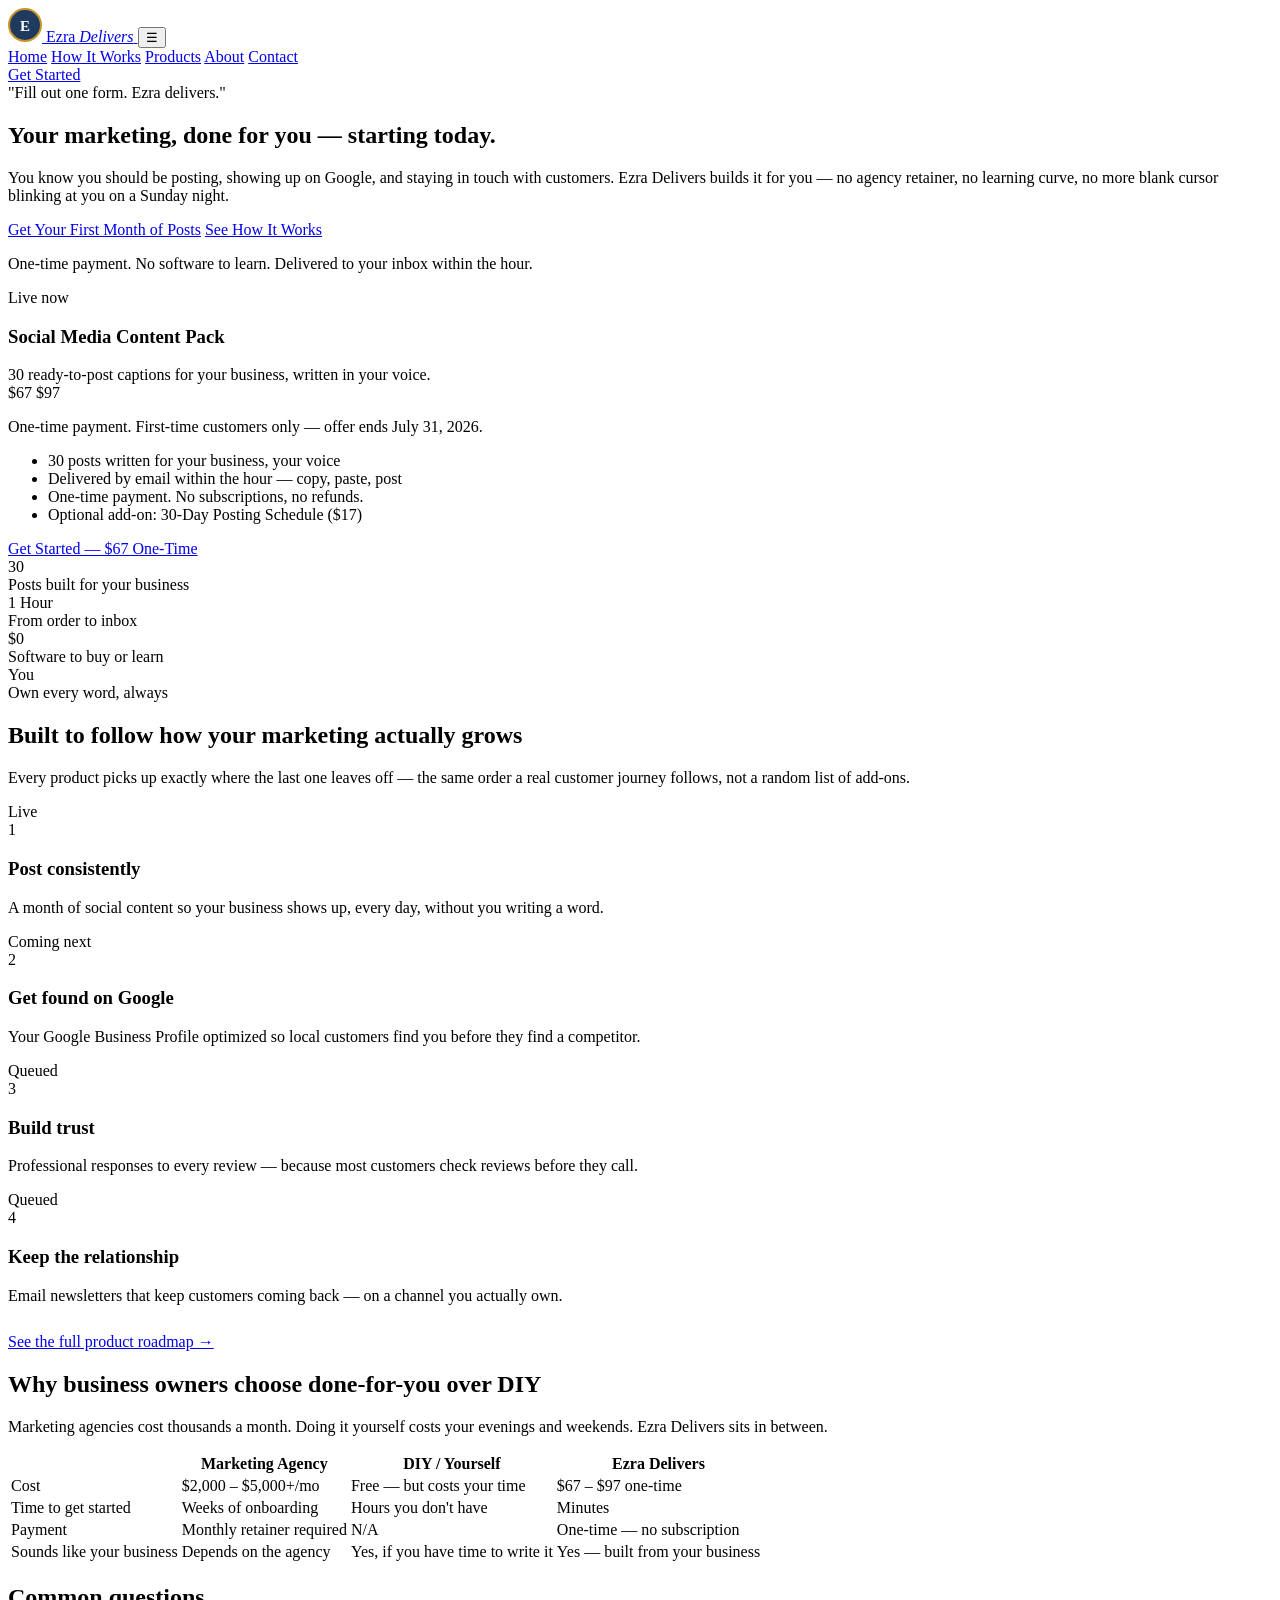
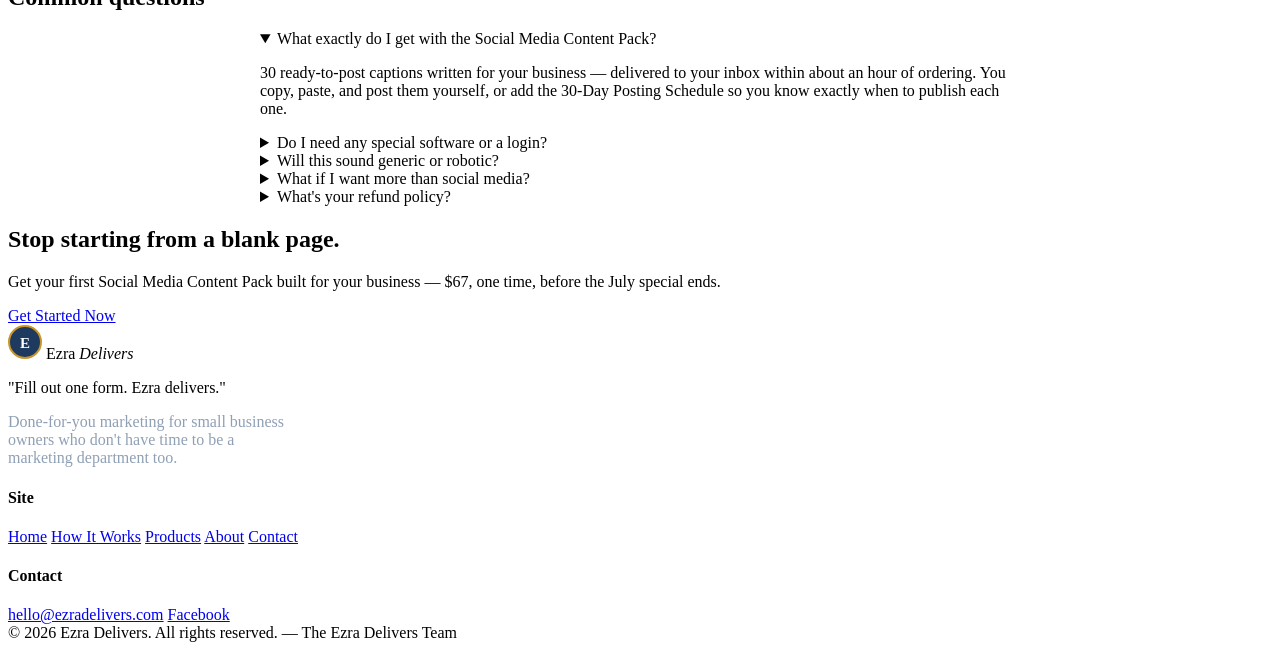
==== commit b4b79d4e: "Add files via upload" ====
--- a/index.html
+++ b/index.html
@@ -3,17 +3,24 @@
 <head>
 <meta charset="UTF-8">
 <meta name="viewport" content="width=device-width, initial-scale=1.0">
-<title>Ezra Delivers — AI Marketing, Done For You</title>
-<meta name="description" content="Ezra Delivers builds your small business's marketing for you — starting with a month of ready-to-post social content, delivered by AI in minutes.">
+<title>Ezra Delivers — Done-For-You Marketing for Small Business Owners</title>
+<meta name="description" content="Fill out one form. Ezra delivers. Get a month of ready-to-post social content built for your business, delivered to your inbox within the hour.">
+<link rel="icon" type="image/svg+xml" href="data:image/svg+xml,%3Csvg xmlns='http://www.w3.org/2000/svg' viewBox='0 0 64 64'%3E%3Crect width='64' height='64' rx='14' fill='%231e3a5f'/%3E%3Ccircle cx='32' cy='32' r='22' fill='none' stroke='%23c9952a' stroke-width='4'/%3E%3Ctext x='32' y='42' font-family='Georgia,serif' font-size='28' font-weight='700' fill='%23ffffff' text-anchor='middle'%3EE%3C/text%3E%3C/svg%3E">
 <link rel="preconnect" href="https://fonts.googleapis.com">
-<link href="https://fonts.googleapis.com/css2?family=Fraunces:wght@400;500;600;700&family=Inter:wght@400;500;600;700&display=swap" rel="stylesheet">
+<link href="https://fonts.googleapis.com/css2?family=Syne:wght@600;700;800&family=Inter:wght@400;500;600;700&display=swap" rel="stylesheet">
 <link rel="stylesheet" href="css/style.css">
 </head>
 <body>
 
 <header class="site-header">
   <div class="nav-wrap">
-    <a href="index.html" class="logo">Ezra <span>Delivers</span></a>
+    <a href="index.html" class="logo">
+      <svg class="logo-icon" width="34" height="34" viewBox="0 0 34 34" xmlns="http://www.w3.org/2000/svg" aria-hidden="true">
+        <circle cx="17" cy="17" r="16" fill="#1e3a5f" stroke="#c9952a" stroke-width="2"/>
+        <text x="17" y="22.5" font-family="Georgia, 'Times New Roman', serif" font-size="15" font-weight="700" fill="#ffffff" text-anchor="middle">E</text>
+      </svg>
+      <span class="logo-text">Ezra <em>Delivers</em></span>
+    </a>
     <button class="menu-toggle" id="menuToggle" aria-label="Toggle menu">☰</button>
     <nav class="main-nav" id="mainNav">
       <a href="index.html" class="active">Home</a>
@@ -32,31 +39,31 @@
 <section class="hero">
   <div class="container hero-grid">
     <div>
-      <span class="eyebrow">For small business owners</span>
+      <span class="eyebrow">"Fill out one form. Ezra delivers."</span>
       <h1>Your marketing, done for you — starting today.</h1>
-      <p class="lead">You know you should be posting, showing up on Google, and staying in touch with customers. Ezra Delivers builds it for you with AI — no agency retainer, no learning curve, no more blank cursor blinking at you on a Sunday night.</p>
+      <p class="lead">You know you should be posting, showing up on Google, and staying in touch with customers. Ezra Delivers builds it for you — no agency retainer, no learning curve, no more blank cursor blinking at you on a Sunday night.</p>
       <div class="hero-actions">
         <a href="#product-1" class="btn btn-primary">Get Your First Month of Posts</a>
         <a href="how-it-works.html" class="btn btn-secondary">See How It Works</a>
       </div>
-      <p class="hero-note">No contracts. No software to learn. Delivered straight to your inbox.</p>
+      <p class="hero-note">One-time payment. No software to learn. Delivered to your inbox within the hour.</p>
     </div>
     <div class="hero-card" id="product-1">
-      <span class="eyebrow" style="background:#FBE3D6; color:#A94E2F;">Live now</span>
+      <span class="tag live">Live now</span>
       <h3>Social Media Content Pack</h3>
-      <p style="margin-bottom:0;">30 ready-to-post captions for your business, written in your voice — every month.</p>
+      <p style="margin-bottom:0;">30 ready-to-post captions for your business, written in your voice.</p>
       <div class="price-tag">
         <span class="now">$67</span>
         <span class="was">$97</span>
-        <span style="font-size:0.85rem; color:var(--ink-soft);">/ July special</span>
-      </div>
+      </div>
+      <p class="price-note">One-time payment. First-time customers only — offer ends July 31, 2026.</p>
       <ul>
         <li>30 posts written for your business, your voice</li>
-        <li>Delivered by email — copy, paste, post</li>
+        <li>Delivered by email within the hour — copy, paste, post</li>
+        <li>One-time payment. No subscriptions, no refunds.</li>
         <li>Optional add-on: 30-Day Posting Schedule ($17)</li>
-        <li>No software login required</li>
       </ul>
-      <a href="products.html#product-1" class="btn btn-primary btn-block">Get Started — $67 This Month</a>
+      <a href="https://form.jotform.com/261764304272051" class="btn btn-primary btn-block" target="_blank" rel="noopener">Get Started — $67 One-Time</a>
     </div>
   </div>
 </section>
@@ -66,11 +73,11 @@
   <div class="container stats-grid">
     <div>
       <div class="num">30</div>
-      <div class="label">Posts delivered every month</div>
-    </div>
-    <div>
-      <div class="num">Minutes</div>
-      <div class="label">To get started, not hours</div>
+      <div class="label">Posts built for your business</div>
+    </div>
+    <div>
+      <div class="num">1 Hour</div>
+      <div class="label">From order to inbox</div>
     </div>
     <div>
       <div class="num">$0</div>
@@ -107,7 +114,7 @@
         <span class="tag soon">Queued</span>
         <div class="step-num">3</div>
         <h3>Build trust</h3>
-        <p>Professional responses to every review — because 83%+ of customers check reviews before they call.</p>
+        <p>Professional responses to every review — because most customers check reviews before they call.</p>
       </div>
       <div class="journey-step">
         <span class="tag soon">Queued</span>
@@ -138,10 +145,10 @@
       </thead>
       <tbody>
         <tr>
-          <td>Monthly cost</td>
-          <td>$2,000 – $5,000+</td>
+          <td>Cost</td>
+          <td>$2,000 – $5,000+/mo</td>
           <td>Free — but costs your time</td>
-          <td class="highlight">$67 – $97</td>
+          <td class="highlight">$67 – $97 one-time</td>
         </tr>
         <tr>
           <td>Time to get started</td>
@@ -150,10 +157,10 @@
           <td class="highlight">Minutes</td>
         </tr>
         <tr>
-          <td>Contracts</td>
-          <td>Usually required</td>
+          <td>Payment</td>
+          <td>Monthly retainer required</td>
           <td>N/A</td>
-          <td class="highlight">None — cancel anytime</td>
+          <td class="highlight">One-time — no subscription</td>
         </tr>
         <tr>
           <td>Sounds like your business</td>
@@ -175,23 +182,23 @@
     <div style="max-width:760px; margin:0 auto;">
       <details class="faq-item" open>
         <summary>What exactly do I get with the Social Media Content Pack?</summary>
-        <p>30 ready-to-post captions written for your business each month — sent straight to your inbox. You copy, paste, and post them yourself, or add the 30-Day Posting Schedule so you know exactly when to publish each one.</p>
+        <p>30 ready-to-post captions written for your business — delivered to your inbox within about an hour of ordering. You copy, paste, and post them yourself, or add the 30-Day Posting Schedule so you know exactly when to publish each one.</p>
       </details>
       <details class="faq-item">
         <summary>Do I need any special software or a login?</summary>
         <p>No. Everything is delivered by email. There's nothing new to learn and nothing else to set up.</p>
       </details>
       <details class="faq-item">
-        <summary>Will the content sound like generic AI writing?</summary>
-        <p>Your posts are built around your business — what you sell, who you serve, and how you talk to customers — not a generic template. You're always free to edit anything before you post it.</p>
+        <summary>Will this sound generic or robotic?</summary>
+        <p>Your posts are built around your business — what you sell, who you serve, and how you talk to customers — not a one-size-fits-all script. You're always free to edit anything before you post it.</p>
       </details>
       <details class="faq-item">
         <summary>What if I want more than social media?</summary>
         <p>Social media is the starting point. Google Business Profile optimization, review responses, email newsletters, and more are already planned and on the way — see the <a href="products.html">full roadmap</a>.</p>
       </details>
       <details class="faq-item">
-        <summary>Can I cancel?</summary>
-        <p>Yes. There are no long-term contracts.</p>
+        <summary>What's your refund policy?</summary>
+        <p>Every order is a one-time purchase, so there's no subscription to cancel. Because your pack is built specifically for your business right after you order, we don't offer refunds — if you have questions before ordering, just email us at <a href="mailto:hello@ezradelivers.com">hello@ezradelivers.com</a> and we're glad to help you decide.</p>
       </details>
     </div>
   </div>
@@ -202,8 +209,8 @@
   <div class="container">
     <div class="cta-banner">
       <h2>Stop starting from a blank page.</h2>
-      <p>Get your first month of social content built for your business — for $67 this July.</p>
-      <a href="products.html#product-1" class="btn btn-primary">Get Started Now</a>
+      <p>Get your first Social Media Content Pack built for your business — $67, one time, before the July special ends.</p>
+      <a href="https://form.jotform.com/261764304272051" class="btn btn-primary" target="_blank" rel="noopener">Get Started Now</a>
     </div>
   </div>
 </section>
@@ -212,8 +219,15 @@
   <div class="container">
     <div class="footer-grid">
       <div>
-        <div class="logo" style="color:var(--cream); margin-bottom:12px;">Ezra <span>Delivers</span></div>
-        <p style="max-width:36ch; color:#9E9686;">AI-powered marketing, built for small business owners who don't have time to be a marketing department too.</p>
+        <div class="logo" style="margin-bottom:10px;">
+          <svg class="logo-icon" width="34" height="34" viewBox="0 0 34 34" xmlns="http://www.w3.org/2000/svg" aria-hidden="true">
+            <circle cx="17" cy="17" r="16" fill="#1e3a5f" stroke="#c9952a" stroke-width="2"/>
+            <text x="17" y="22.5" font-family="Georgia, 'Times New Roman', serif" font-size="15" font-weight="700" fill="#ffffff" text-anchor="middle">E</text>
+          </svg>
+          <span class="logo-text footer-logo-text">Ezra <em>Delivers</em></span>
+        </div>
+        <p class="footer-tagline">"Fill out one form. Ezra delivers."</p>
+        <p style="max-width:36ch; color:#8FA0B5;">Done-for-you marketing for small business owners who don't have time to be a marketing department too.</p>
       </div>
       <div>
         <h4>Site</h4>
@@ -226,10 +240,12 @@
       <div>
         <h4>Contact</h4>
         <a href="mailto:hello@ezradelivers.com">hello@ezradelivers.com</a>
+        <a href="https://www.facebook.com/profile.php?id=61591248459451" target="_blank" rel="noopener">Facebook</a>
       </div>
     </div>
     <div class="footer-bottom">
       <span>© 2026 Ezra Delivers. All rights reserved.</span>
+      <span>— The Ezra Delivers Team</span>
     </div>
   </div>
 </footer>
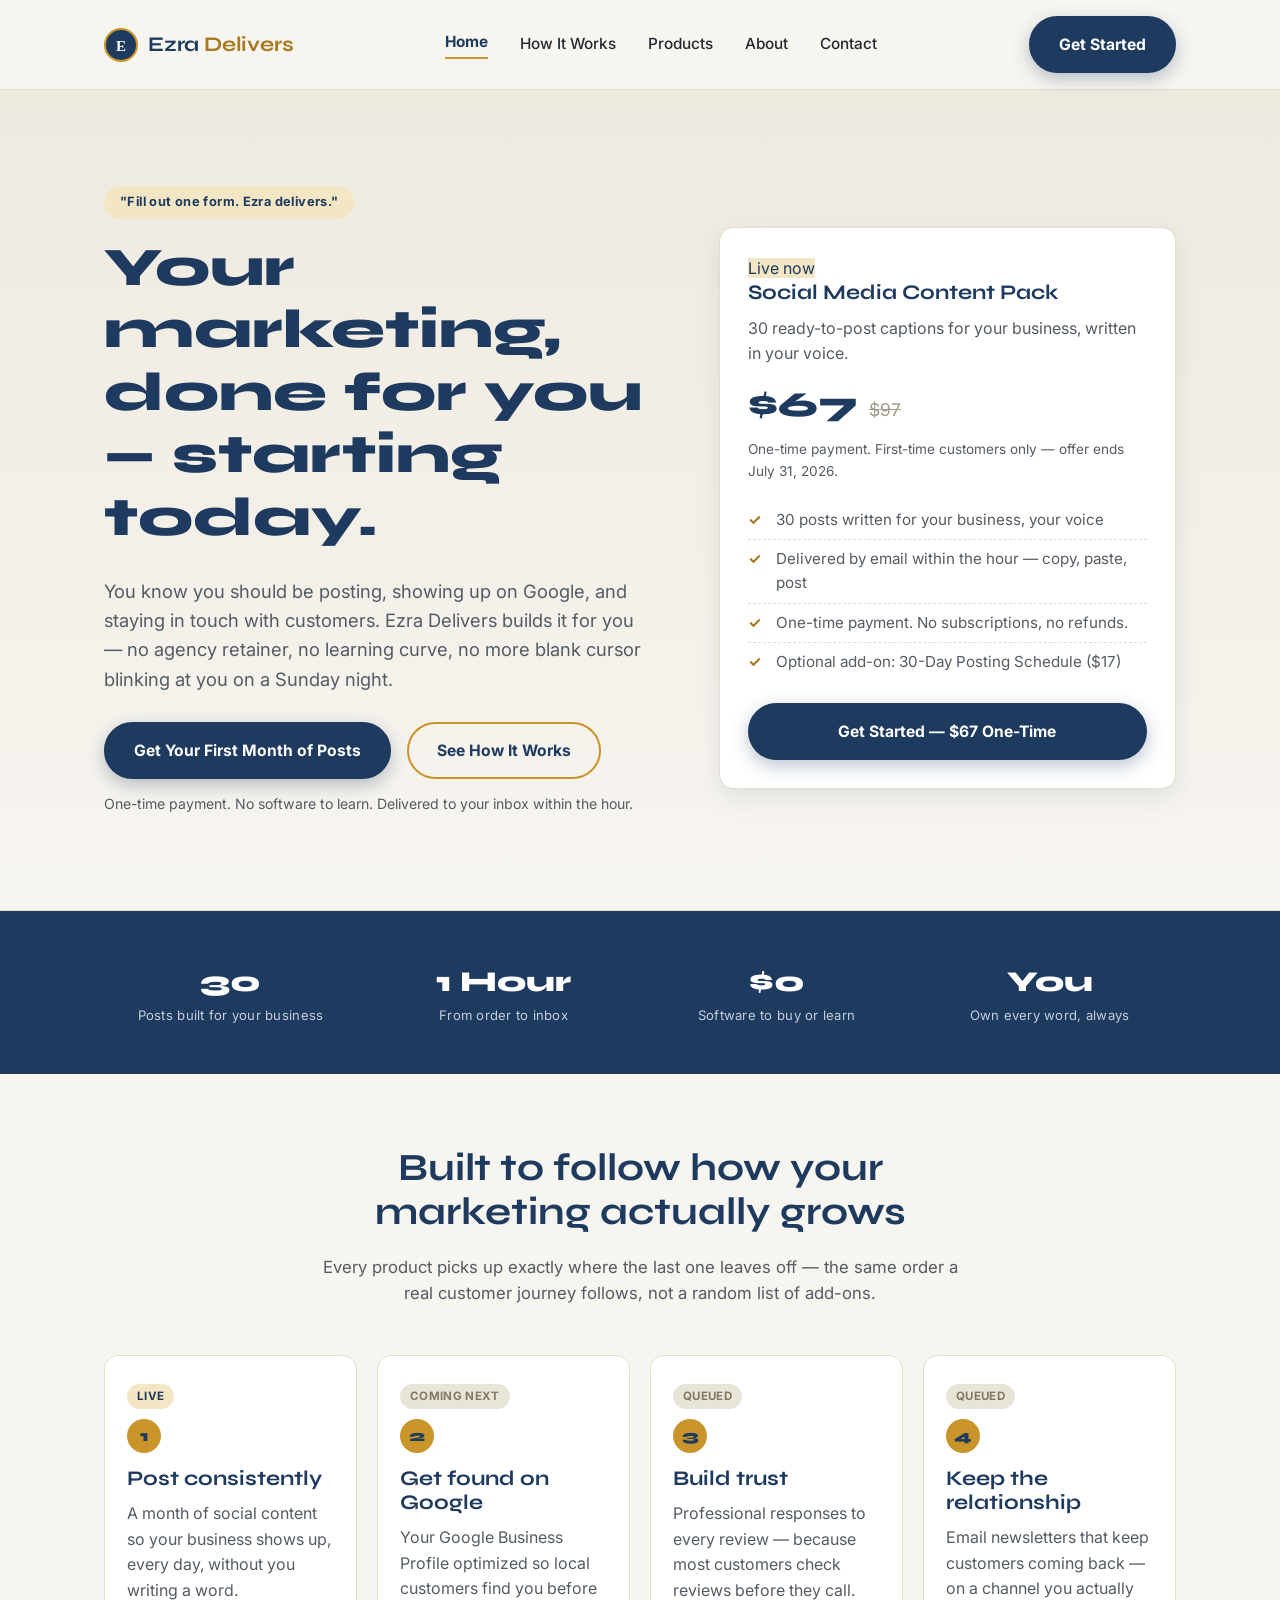
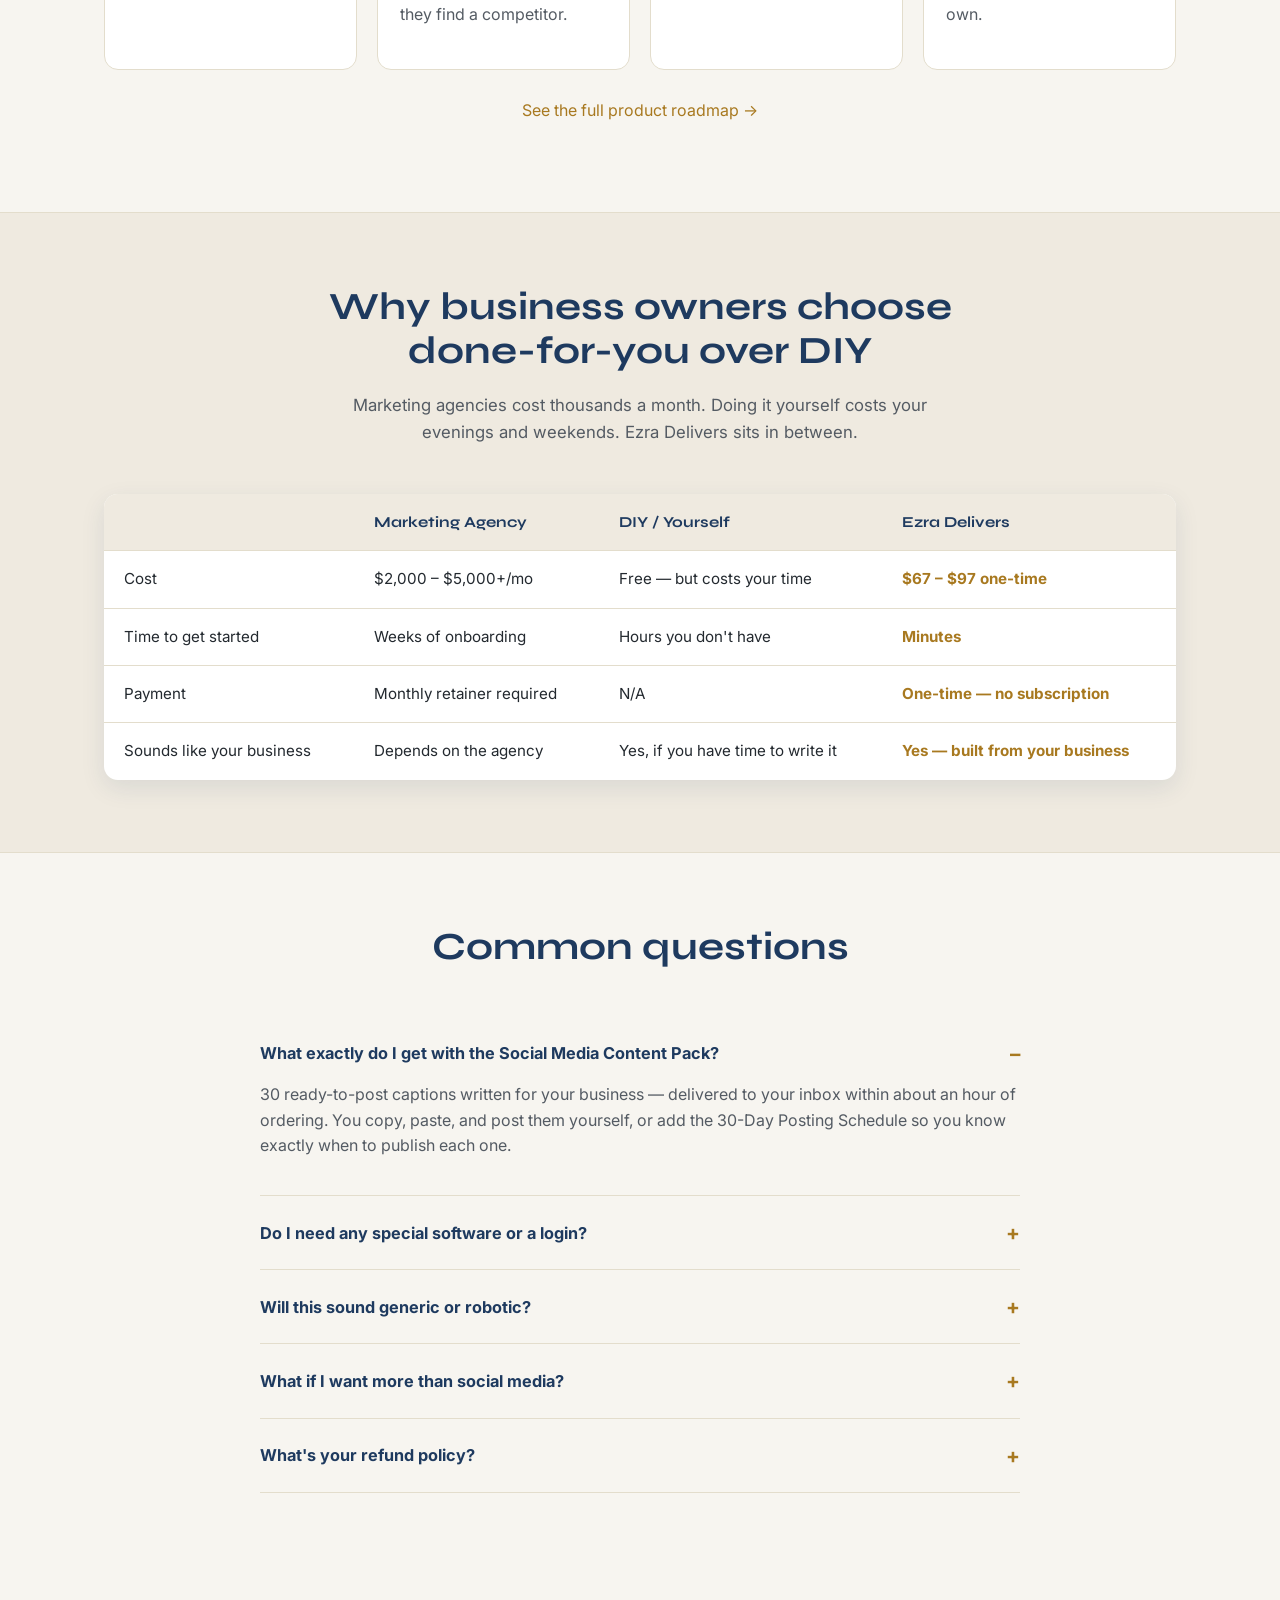
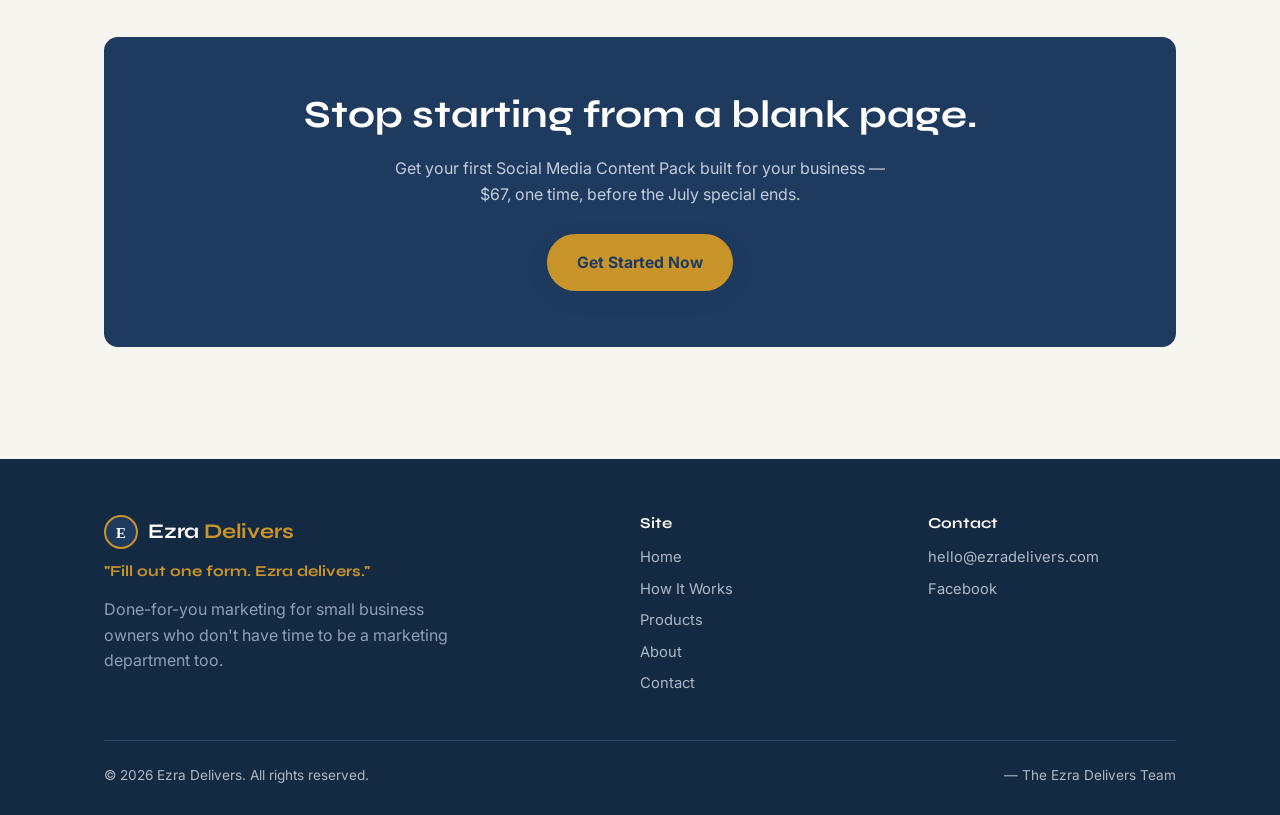
==== commit f55df673: "Fix stylesheet link path in index.html" ====
--- a/index.html
+++ b/index.html
@@ -8,7 +8,7 @@
 <link rel="icon" type="image/svg+xml" href="data:image/svg+xml,%3Csvg xmlns='http://www.w3.org/2000/svg' viewBox='0 0 64 64'%3E%3Crect width='64' height='64' rx='14' fill='%231e3a5f'/%3E%3Ccircle cx='32' cy='32' r='22' fill='none' stroke='%23c9952a' stroke-width='4'/%3E%3Ctext x='32' y='42' font-family='Georgia,serif' font-size='28' font-weight='700' fill='%23ffffff' text-anchor='middle'%3EE%3C/text%3E%3C/svg%3E">
 <link rel="preconnect" href="https://fonts.googleapis.com">
 <link href="https://fonts.googleapis.com/css2?family=Syne:wght@600;700;800&family=Inter:wght@400;500;600;700&display=swap" rel="stylesheet">
-<link rel="stylesheet" href="css/style.css">
+<link rel="stylesheet" href="style.css">
 </head>
 <body>
 
--- a/style.css
+++ b/style.css
@@ -0,0 +1,443 @@
+/* ==========================================================================
+   Ezra Delivers — Site Stylesheet
+   Brand Bible v1.1 palette: Navy #1e3a5f / Gold #c9952a / Cream #f7f5f0
+   Type: Syne 800 (headings) + Inter (body) — per confirmed brand typography
+   ========================================================================== */
+
+:root {
+  --cream: #F7F5F0;
+  --cream-deep: #EFEAE0;
+  --ink: #23292F;
+  --ink-soft: #545B63;
+  --navy: #1E3A5F;
+  --navy-deep: #142942;
+  --gold: #C9952A;
+  --gold-deep: #A87920;
+  --gold-light: #F3E6C4;
+  --white: #FFFFFF;
+  --border: #E3DDCC;
+  --shadow: 0 8px 24px rgba(30, 58, 95, 0.10);
+  --radius: 14px;
+  --max-width: 1120px;
+}
+
+* { box-sizing: border-box; }
+
+html { scroll-behavior: smooth; }
+
+body {
+  margin: 0;
+  font-family: 'Inter', -apple-system, BlinkMacSystemFont, 'Segoe UI', sans-serif;
+  color: var(--ink);
+  background: var(--cream);
+  line-height: 1.6;
+  font-size: 16px;
+}
+
+h1, h2, h3, h4 {
+  font-family: 'Syne', Arial, sans-serif;
+  color: var(--navy);
+  line-height: 1.15;
+  margin: 0 0 0.5em;
+  font-weight: 700;
+}
+
+h1 { font-size: clamp(2.2rem, 5vw, 3.4rem); font-weight: 800; }
+h2 { font-size: clamp(1.7rem, 3.5vw, 2.4rem); }
+h3 { font-size: 1.3rem; }
+
+p { margin: 0 0 1em; color: var(--ink-soft); }
+
+a { color: var(--gold-deep); text-decoration: none; }
+a:hover { text-decoration: underline; }
+
+img { max-width: 100%; display: block; }
+
+.container {
+  max-width: var(--max-width);
+  margin: 0 auto;
+  padding: 0 24px;
+}
+
+section { padding: 72px 0; }
+section.tight { padding: 48px 0; }
+
+/* ---------- Buttons ---------- */
+.btn {
+  display: inline-block;
+  padding: 14px 28px;
+  border-radius: 999px;
+  font-weight: 700;
+  font-size: 0.98rem;
+  text-decoration: none;
+  transition: transform 0.15s ease, box-shadow 0.15s ease, background 0.15s ease;
+  border: 2px solid transparent;
+  cursor: pointer;
+}
+.btn:hover { transform: translateY(-2px); text-decoration: none; }
+
+.btn-primary {
+  background: var(--navy);
+  color: var(--white);
+  border-color: var(--navy);
+  box-shadow: 0 6px 18px rgba(30, 58, 95, 0.30);
+}
+.btn-primary:hover { background: var(--navy-deep); border-color: var(--gold); }
+
+.btn-secondary {
+  background: transparent;
+  color: var(--navy);
+  border-color: var(--gold);
+}
+.btn-secondary:hover { background: var(--gold); color: var(--navy); }
+
+.btn-ghost {
+  background: transparent;
+  color: var(--white);
+  border-color: rgba(255,255,255,0.6);
+}
+.btn-ghost:hover { background: rgba(255,255,255,0.15); }
+
+.btn-block { display: block; text-align: center; }
+
+/* ---------- Header / Nav ---------- */
+header.site-header {
+  position: sticky;
+  top: 0;
+  z-index: 50;
+  background: rgba(247, 245, 240, 0.94);
+  backdrop-filter: blur(8px);
+  border-bottom: 1px solid var(--border);
+}
+
+.nav-wrap {
+  max-width: var(--max-width);
+  margin: 0 auto;
+  padding: 16px 24px;
+  display: flex;
+  align-items: center;
+  justify-content: space-between;
+}
+
+.logo {
+  display: flex;
+  align-items: center;
+  gap: 10px;
+  font-family: 'Syne', Arial, sans-serif;
+  font-size: 1.3rem;
+  font-weight: 700;
+  color: var(--navy);
+  letter-spacing: -0.01em;
+}
+.logo-icon { flex-shrink: 0; }
+.logo-text em { font-style: normal; color: var(--gold-deep); }
+.footer-logo-text { color: var(--white); }
+.footer-logo-text em { color: var(--gold); }
+
+.footer-tagline {
+  font-family: 'Syne', Arial, sans-serif;
+  color: var(--gold);
+  font-size: 0.95rem;
+  font-weight: 700;
+  margin: 2px 0 14px;
+}
+
+nav.main-nav {
+  display: flex;
+  align-items: center;
+  gap: 32px;
+}
+
+nav.main-nav a {
+  color: var(--ink);
+  font-weight: 500;
+  font-size: 0.96rem;
+}
+nav.main-nav a:hover { color: var(--gold-deep); text-decoration: none; }
+nav.main-nav a.active { color: var(--navy); font-weight: 700; border-bottom: 2px solid var(--gold); padding-bottom: 2px; }
+
+.nav-cta { display: flex; align-items: center; gap: 20px; }
+
+.menu-toggle {
+  display: none;
+  background: none;
+  border: none;
+  font-size: 1.6rem;
+  cursor: pointer;
+  color: var(--navy);
+}
+
+/* ---------- Hero ---------- */
+.hero {
+  padding: 96px 0 80px;
+  background: linear-gradient(180deg, var(--cream-deep) 0%, var(--cream) 100%);
+  border-bottom: 1px solid var(--border);
+}
+.hero-grid {
+  display: grid;
+  grid-template-columns: 1.1fr 0.9fr;
+  gap: 56px;
+  align-items: center;
+}
+.eyebrow {
+  display: inline-block;
+  background: var(--gold-light);
+  color: var(--navy);
+  padding: 6px 16px;
+  border-radius: 999px;
+  font-size: 0.8rem;
+  font-weight: 700;
+  letter-spacing: 0.03em;
+  margin-bottom: 18px;
+}
+.hero p.lead { font-size: 1.15rem; max-width: 46ch; }
+.hero-actions { display: flex; gap: 16px; margin-top: 28px; flex-wrap: wrap; }
+.hero-note { margin-top: 14px; font-size: 0.88rem; color: var(--ink-soft); }
+
+.hero-card {
+  background: var(--white);
+  border-radius: var(--radius);
+  padding: 28px;
+  box-shadow: var(--shadow);
+  border: 1px solid var(--border);
+}
+.hero-card .tag.live { margin-bottom: 14px; }
+.hero-card .price-tag {
+  display: flex;
+  align-items: baseline;
+  gap: 10px;
+  margin: 10px 0 6px;
+}
+.hero-card .price-tag .now { font-size: 2.2rem; font-family: 'Syne', sans-serif; color: var(--navy); font-weight: 800; }
+.hero-card .price-tag .was { text-decoration: line-through; color: #A39A88; font-size: 1.1rem; }
+.hero-card .price-note { font-size: 0.85rem; color: var(--ink-soft); margin-bottom: 18px; }
+.hero-card ul { padding-left: 0; list-style: none; margin: 0 0 22px; }
+.hero-card li { padding: 7px 0 7px 28px; position: relative; font-size: 0.95rem; color: var(--ink-soft); border-bottom: 1px dashed var(--border); }
+.hero-card li:last-child { border-bottom: none; }
+.hero-card li::before {
+  content: "✓";
+  position: absolute; left: 0; top: 7px;
+  color: var(--gold-deep);
+  font-weight: 700;
+}
+
+/* ---------- Stats bar ---------- */
+.stats-bar {
+  background: var(--navy);
+  color: var(--cream);
+  padding: 28px 0;
+}
+.stats-grid {
+  display: grid;
+  grid-template-columns: repeat(4, 1fr);
+  gap: 20px;
+  text-align: center;
+}
+.stats-grid .num { font-family: 'Syne', sans-serif; font-size: 1.8rem; color: var(--white); font-weight: 800; }
+.stats-grid .label { font-size: 0.82rem; color: #C3CEDC; letter-spacing: 0.02em; }
+
+/* ---------- Journey / process ---------- */
+.section-head { text-align: center; max-width: 640px; margin: 0 auto 48px; }
+.section-head p { font-size: 1.05rem; }
+
+.journey {
+  display: grid;
+  grid-template-columns: repeat(4, 1fr);
+  gap: 20px;
+}
+.journey-step {
+  background: var(--white);
+  border: 1px solid var(--border);
+  border-radius: var(--radius);
+  padding: 26px 22px;
+  position: relative;
+}
+.journey-step .step-num {
+  width: 34px; height: 34px;
+  border-radius: 50%;
+  background: var(--gold);
+  color: var(--navy);
+  display: flex; align-items: center; justify-content: center;
+  font-weight: 800;
+  margin-bottom: 14px;
+  font-family: 'Syne', sans-serif;
+}
+.journey-step.locked { opacity: 0.55; }
+.journey-step .tag {
+  display: inline-block;
+  font-size: 0.72rem;
+  font-weight: 700;
+  text-transform: uppercase;
+  letter-spacing: 0.03em;
+  padding: 3px 10px;
+  border-radius: 999px;
+  margin-bottom: 10px;
+}
+.tag.live { background: var(--gold-light); color: var(--navy); }
+.tag.soon { background: #E9E4D8; color: #837A63; }
+
+/* ---------- Cards / grid ---------- */
+.grid-3 { display: grid; grid-template-columns: repeat(3, 1fr); gap: 24px; }
+.grid-2 { display: grid; grid-template-columns: 1fr 1fr; gap: 24px; }
+
+.card {
+  background: var(--white);
+  border: 1px solid var(--border);
+  border-radius: var(--radius);
+  padding: 28px;
+}
+.card h3 { margin-bottom: 10px; }
+
+/* ---------- Product cards ---------- */
+.product-card {
+  background: var(--white);
+  border: 1px solid var(--border);
+  border-radius: var(--radius);
+  padding: 26px;
+  display: flex;
+  flex-direction: column;
+  gap: 10px;
+  position: relative;
+}
+.product-card .num-badge {
+  position: absolute;
+  top: -14px; left: 22px;
+  background: var(--navy);
+  color: var(--cream);
+  font-family: 'Syne', sans-serif;
+  font-size: 0.85rem;
+  padding: 4px 12px;
+  border-radius: 999px;
+}
+.product-card .price { font-family: 'Syne', sans-serif; font-size: 1.5rem; color: var(--navy); font-weight: 800; }
+.product-card.is-live { border: 2px solid var(--gold); }
+.product-card .status {
+  font-size: 0.72rem;
+  font-weight: 700;
+  text-transform: uppercase;
+  letter-spacing: 0.03em;
+  color: var(--ink-soft);
+}
+.product-card.is-live .status { color: var(--gold-deep); }
+.product-card.is-soon { opacity: 0.72; }
+
+/* ---------- Comparison table ---------- */
+table.compare {
+  width: 100%;
+  border-collapse: collapse;
+  background: var(--white);
+  border-radius: var(--radius);
+  overflow: hidden;
+  box-shadow: var(--shadow);
+}
+table.compare th, table.compare td {
+  padding: 16px 20px;
+  border-bottom: 1px solid var(--border);
+  text-align: left;
+  font-size: 0.95rem;
+}
+table.compare th { background: var(--cream-deep); font-family: 'Syne', sans-serif; font-weight: 700; color: var(--navy); }
+table.compare tr:last-child td { border-bottom: none; }
+table.compare td.highlight { color: var(--gold-deep); font-weight: 700; }
+
+/* ---------- FAQ ---------- */
+.faq-item {
+  border-bottom: 1px solid var(--border);
+  padding: 20px 0;
+}
+.faq-item summary {
+  cursor: pointer;
+  font-weight: 700;
+  color: var(--navy);
+  font-size: 1.02rem;
+  list-style: none;
+  display: flex;
+  justify-content: space-between;
+  align-items: center;
+}
+.faq-item summary::-webkit-details-marker { display: none; }
+.faq-item summary::after {
+  content: "+";
+  font-size: 1.3rem;
+  color: var(--gold-deep);
+}
+.faq-item[open] summary::after { content: "–"; }
+.faq-item p { margin-top: 12px; }
+
+/* ---------- CTA banner ---------- */
+.cta-banner {
+  background: var(--navy);
+  color: var(--cream);
+  border-radius: var(--radius);
+  padding: 56px;
+  text-align: center;
+}
+.cta-banner h2 { color: var(--white); }
+.cta-banner p { color: #C3CEDC; max-width: 50ch; margin: 0 auto 26px; }
+.cta-banner .btn-primary { background: var(--gold); color: var(--navy); border-color: var(--gold); }
+.cta-banner .btn-primary:hover { background: var(--gold-deep); border-color: var(--gold-deep); color: var(--white); }
+
+/* ---------- Footer ---------- */
+footer.site-footer {
+  background: var(--navy-deep);
+  color: #AEB9C6;
+  padding: 56px 0 28px;
+  margin-top: 40px;
+}
+.footer-grid {
+  display: grid;
+  grid-template-columns: 2fr 1fr 1fr;
+  gap: 40px;
+  margin-bottom: 36px;
+}
+.footer-grid h4 { color: var(--cream); font-size: 0.95rem; margin-bottom: 14px; }
+.footer-grid a { color: #AEB9C6; display: block; margin-bottom: 8px; font-size: 0.92rem; }
+.footer-grid a:hover { color: var(--gold); text-decoration: none; }
+.footer-bottom {
+  border-top: 1px solid #2B4360;
+  padding-top: 24px;
+  font-size: 0.85rem;
+  display: flex;
+  justify-content: space-between;
+  flex-wrap: wrap;
+  gap: 10px;
+}
+
+/* ---------- Page header (interior pages) ---------- */
+.page-hero {
+  padding: 64px 0 48px;
+  background: var(--cream-deep);
+  border-bottom: 1px solid var(--border);
+  text-align: center;
+}
+.page-hero p { max-width: 60ch; margin: 0 auto; font-size: 1.05rem; }
+
+/* ---------- Utility ---------- */
+.text-center { text-align: center; }
+.mt-0 { margin-top: 0; }
+.badge-note {
+  background: var(--gold-light);
+  border: 1px solid #E0CB93;
+  color: #6B5518;
+  padding: 14px 18px;
+  border-radius: 10px;
+  font-size: 0.9rem;
+}
+
+/* ---------- Responsive ---------- */
+@media (max-width: 860px) {
+  .hero-grid, .grid-2 { grid-template-columns: 1fr; }
+  .grid-3 { grid-template-columns: 1fr; }
+  .journey { grid-template-columns: repeat(2, 1fr); }
+  .stats-grid { grid-template-columns: repeat(2, 1fr); }
+  .footer-grid { grid-template-columns: 1fr 1fr; }
+}
+
+@media (max-width: 640px) {
+  nav.main-nav { position: fixed; top: 68px; left: 0; right: 0; background: var(--cream); flex-direction: column; align-items: flex-start; padding: 20px 24px; border-bottom: 1px solid var(--border); gap: 16px; display: none; }
+  nav.main-nav.open { display: flex; }
+  .menu-toggle { display: block; }
+  .journey { grid-template-columns: 1fr; }
+  .footer-grid { grid-template-columns: 1fr; }
+  .cta-banner { padding: 36px 24px; }
+}
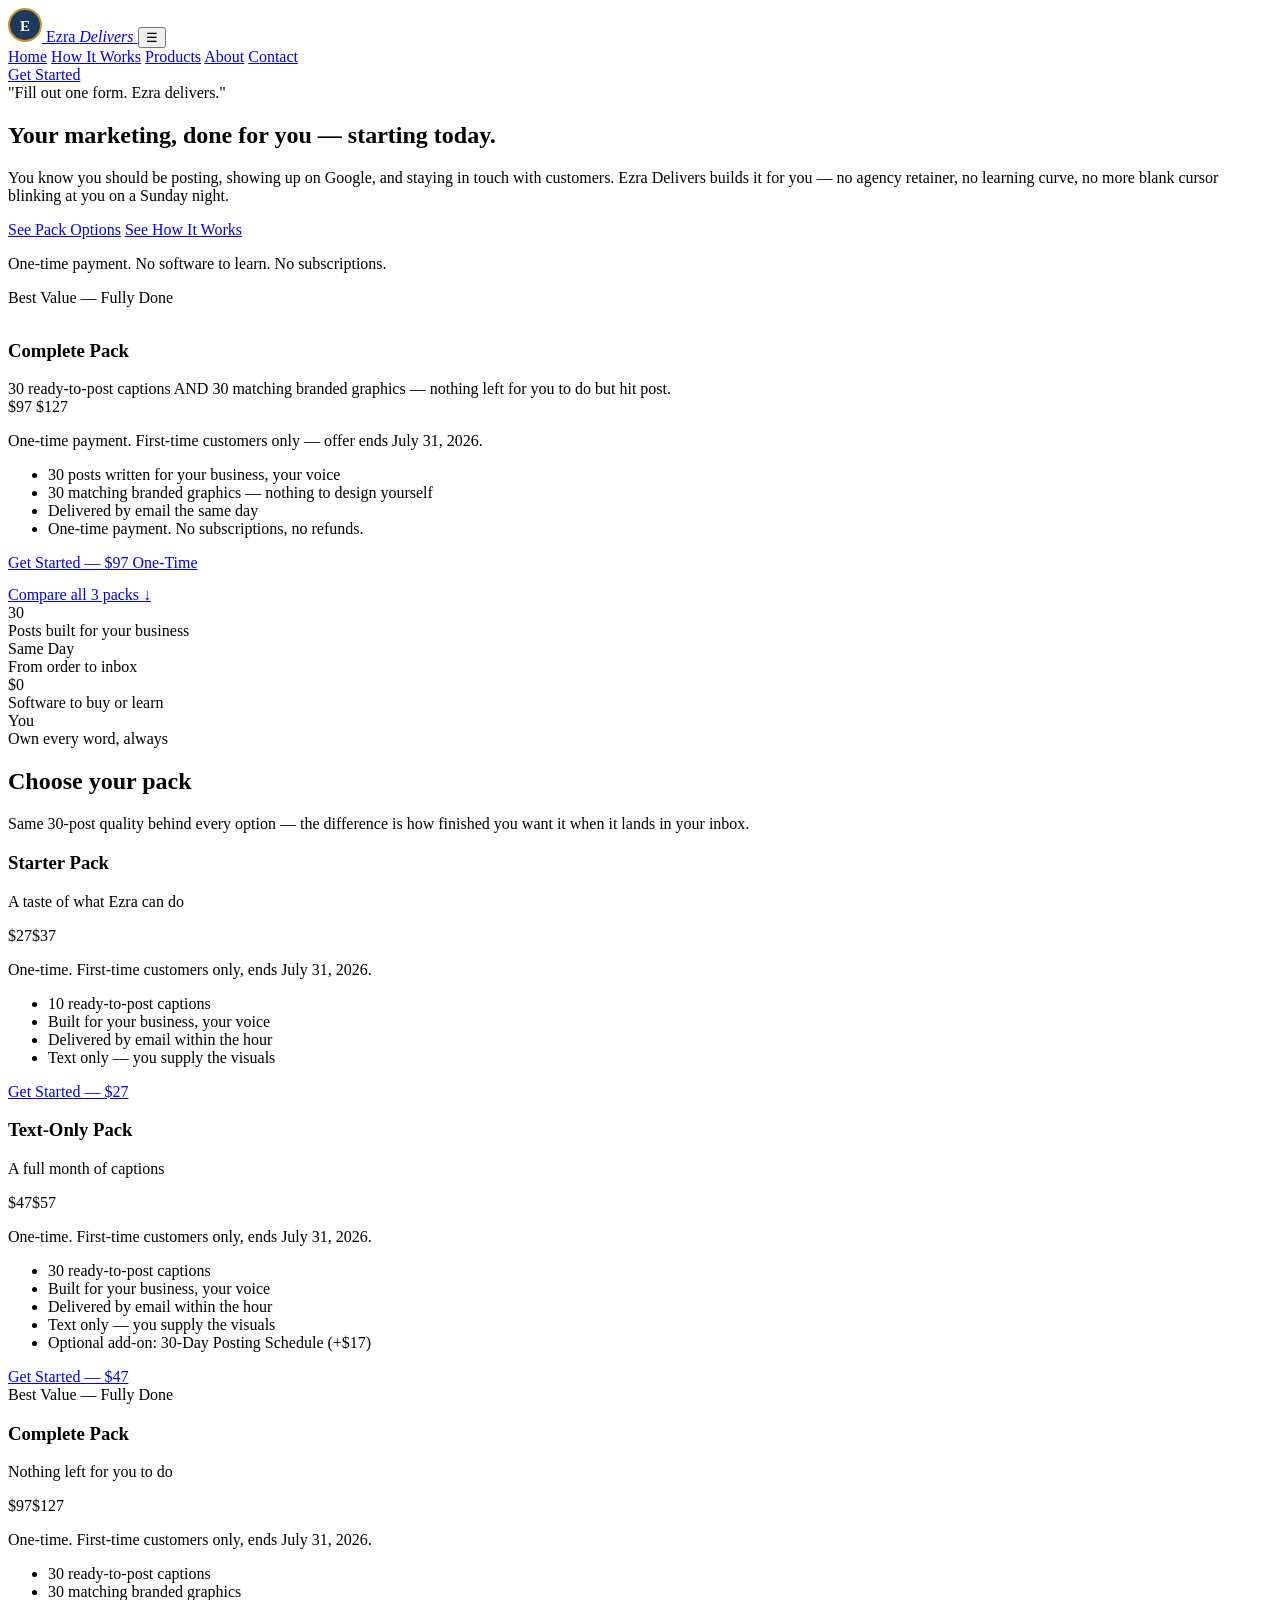
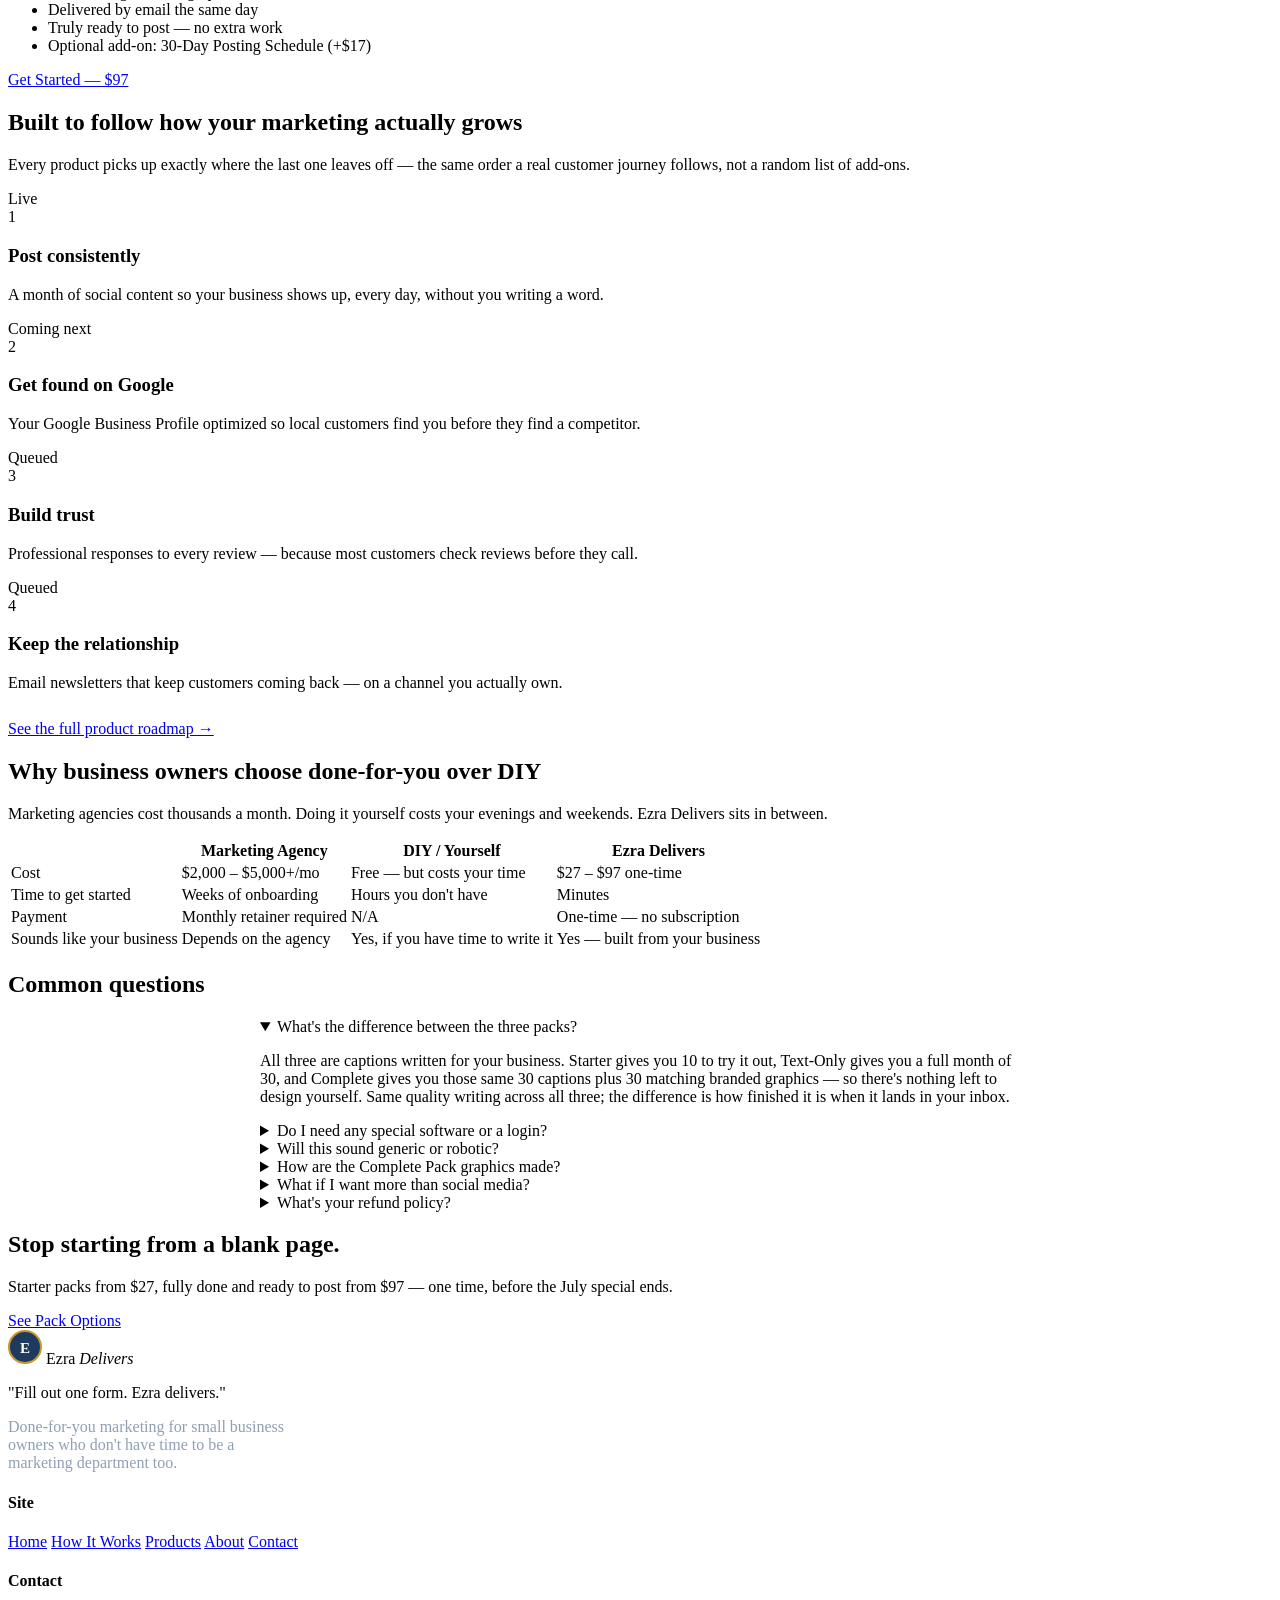
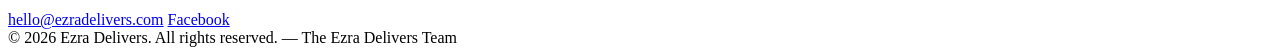
==== commit 67b41a70: "Update index.html" ====
--- a/index.html
+++ b/index.html
@@ -4,11 +4,11 @@
 <meta charset="UTF-8">
 <meta name="viewport" content="width=device-width, initial-scale=1.0">
 <title>Ezra Delivers — Done-For-You Marketing for Small Business Owners</title>
-<meta name="description" content="Fill out one form. Ezra delivers. Get a month of ready-to-post social content built for your business, delivered to your inbox within the hour.">
+<meta name="description" content="Fill out one form. Ezra delivers. Choose text-only captions or a fully done, ready-to-post pack with matching graphics — built for your business.">
 <link rel="icon" type="image/svg+xml" href="data:image/svg+xml,%3Csvg xmlns='http://www.w3.org/2000/svg' viewBox='0 0 64 64'%3E%3Crect width='64' height='64' rx='14' fill='%231e3a5f'/%3E%3Ccircle cx='32' cy='32' r='22' fill='none' stroke='%23c9952a' stroke-width='4'/%3E%3Ctext x='32' y='42' font-family='Georgia,serif' font-size='28' font-weight='700' fill='%23ffffff' text-anchor='middle'%3EE%3C/text%3E%3C/svg%3E">
 <link rel="preconnect" href="https://fonts.googleapis.com">
 <link href="https://fonts.googleapis.com/css2?family=Syne:wght@600;700;800&family=Inter:wght@400;500;600;700&display=swap" rel="stylesheet">
-<link rel="stylesheet" href="style.css">
+<link rel="stylesheet" href="css/style.css">
 </head>
 <body>
 
@@ -43,27 +43,28 @@
       <h1>Your marketing, done for you — starting today.</h1>
       <p class="lead">You know you should be posting, showing up on Google, and staying in touch with customers. Ezra Delivers builds it for you — no agency retainer, no learning curve, no more blank cursor blinking at you on a Sunday night.</p>
       <div class="hero-actions">
-        <a href="#product-1" class="btn btn-primary">Get Your First Month of Posts</a>
+        <a href="#pricing" class="btn btn-primary">See Pack Options</a>
         <a href="how-it-works.html" class="btn btn-secondary">See How It Works</a>
       </div>
-      <p class="hero-note">One-time payment. No software to learn. Delivered to your inbox within the hour.</p>
-    </div>
-    <div class="hero-card" id="product-1">
-      <span class="tag live">Live now</span>
-      <h3>Social Media Content Pack</h3>
-      <p style="margin-bottom:0;">30 ready-to-post captions for your business, written in your voice.</p>
+      <p class="hero-note">One-time payment. No software to learn. No subscriptions.</p>
+    </div>
+    <div class="hero-card">
+      <span class="tier-badge" style="position:static; display:inline-block; transform:none; margin-bottom:14px;">Best Value — Fully Done</span>
+      <h3>Complete Pack</h3>
+      <p style="margin-bottom:0;">30 ready-to-post captions AND 30 matching branded graphics — nothing left for you to do but hit post.</p>
       <div class="price-tag">
-        <span class="now">$67</span>
-        <span class="was">$97</span>
+        <span class="now">$97</span>
+        <span class="was">$127</span>
       </div>
       <p class="price-note">One-time payment. First-time customers only — offer ends July 31, 2026.</p>
       <ul>
         <li>30 posts written for your business, your voice</li>
-        <li>Delivered by email within the hour — copy, paste, post</li>
+        <li>30 matching branded graphics — nothing to design yourself</li>
+        <li>Delivered by email the same day</li>
         <li>One-time payment. No subscriptions, no refunds.</li>
-        <li>Optional add-on: 30-Day Posting Schedule ($17)</li>
       </ul>
-      <a href="https://form.jotform.com/261764304272051" class="btn btn-primary btn-block" target="_blank" rel="noopener">Get Started — $67 One-Time</a>
+      <a href="https://form.jotform.com/261764304272051" class="btn btn-primary btn-block" target="_blank" rel="noopener">Get Started — $97 One-Time</a>
+      <p class="text-center" style="margin-top:14px; margin-bottom:0;"><a href="#pricing">Compare all 3 packs ↓</a></p>
     </div>
   </div>
 </section>
@@ -76,7 +77,7 @@
       <div class="label">Posts built for your business</div>
     </div>
     <div>
-      <div class="num">1 Hour</div>
+      <div class="num">Same Day</div>
       <div class="label">From order to inbox</div>
     </div>
     <div>
@@ -86,6 +87,60 @@
     <div>
       <div class="num">You</div>
       <div class="label">Own every word, always</div>
+    </div>
+  </div>
+</section>
+
+<!-- PRICING TIERS -->
+<section id="pricing">
+  <div class="container">
+    <div class="section-head">
+      <h2>Choose your pack</h2>
+      <p>Same 30-post quality behind every option — the difference is how finished you want it when it lands in your inbox.</p>
+    </div>
+    <div class="tier-grid">
+      <div class="tier-card">
+        <h3>Starter Pack</h3>
+        <p class="tier-sub">A taste of what Ezra can do</p>
+        <div class="tier-price">$27<span class="was">$37</span></div>
+        <p class="tier-note">One-time. First-time customers only, ends July 31, 2026.</p>
+        <ul>
+          <li>10 ready-to-post captions</li>
+          <li>Built for your business, your voice</li>
+          <li>Delivered by email within the hour</li>
+          <li>Text only — you supply the visuals</li>
+        </ul>
+        <a href="https://form.jotform.com/261764304272051" class="btn btn-secondary btn-block" target="_blank" rel="noopener">Get Started — $27</a>
+      </div>
+      <div class="tier-card">
+        <h3>Text-Only Pack</h3>
+        <p class="tier-sub">A full month of captions</p>
+        <div class="tier-price">$47<span class="was">$57</span></div>
+        <p class="tier-note">One-time. First-time customers only, ends July 31, 2026.</p>
+        <ul>
+          <li>30 ready-to-post captions</li>
+          <li>Built for your business, your voice</li>
+          <li>Delivered by email within the hour</li>
+          <li>Text only — you supply the visuals</li>
+          <li>Optional add-on: 30-Day Posting Schedule (+$17)</li>
+        </ul>
+        <a href="https://form.jotform.com/261764304272051" class="btn btn-secondary btn-block" target="_blank" rel="noopener">Get Started — $47</a>
+      </div>
+      <div class="tier-card featured">
+        <span class="tier-badge">Best Value — Fully Done</span>
+        <h3>Complete Pack</h3>
+        <p class="tier-sub">Nothing left for you to do</p>
+        <div class="tier-price">$97<span class="was">$127</span></div>
+        <p class="tier-note">One-time. First-time customers only, ends July 31, 2026.</p>
+        <ul>
+          <li>30 ready-to-post captions</li>
+          <li>30 matching branded graphics</li>
+          <li>Delivered by email the same day</li>
+          <li>Truly ready to post — no extra work</li>
+          <li>Optional add-on: 30-Day Posting Schedule (+$17)</li>
+        </ul>
+        <a href="https://form.jotform.com/261764304272051" class="btn btn-primary btn-block" target="_blank" rel="noopener">Get Started — $97</a>
+      </div>
     </div>
   </div>
 </section>
@@ -148,7 +203,7 @@
           <td>Cost</td>
           <td>$2,000 – $5,000+/mo</td>
           <td>Free — but costs your time</td>
-          <td class="highlight">$67 – $97 one-time</td>
+          <td class="highlight">$27 – $97 one-time</td>
         </tr>
         <tr>
           <td>Time to get started</td>
@@ -181,8 +236,8 @@
     </div>
     <div style="max-width:760px; margin:0 auto;">
       <details class="faq-item" open>
-        <summary>What exactly do I get with the Social Media Content Pack?</summary>
-        <p>30 ready-to-post captions written for your business — delivered to your inbox within about an hour of ordering. You copy, paste, and post them yourself, or add the 30-Day Posting Schedule so you know exactly when to publish each one.</p>
+        <summary>What's the difference between the three packs?</summary>
+        <p>All three are captions written for your business. Starter gives you 10 to try it out, Text-Only gives you a full month of 30, and Complete gives you those same 30 captions plus 30 matching branded graphics — so there's nothing left to design yourself. Same quality writing across all three; the difference is how finished it is when it lands in your inbox.</p>
       </details>
       <details class="faq-item">
         <summary>Do I need any special software or a login?</summary>
@@ -193,6 +248,10 @@
         <p>Your posts are built around your business — what you sell, who you serve, and how you talk to customers — not a one-size-fits-all script. You're always free to edit anything before you post it.</p>
       </details>
       <details class="faq-item">
+        <summary>How are the Complete Pack graphics made?</summary>
+        <p>Ezra builds each graphic using smart technology and a set of branded templates, matched to the mood of each caption. They're delivered as image files in the same email as your captions — no separate design tool or download needed.</p>
+      </details>
+      <details class="faq-item">
         <summary>What if I want more than social media?</summary>
         <p>Social media is the starting point. Google Business Profile optimization, review responses, email newsletters, and more are already planned and on the way — see the <a href="products.html">full roadmap</a>.</p>
       </details>
@@ -209,8 +268,8 @@
   <div class="container">
     <div class="cta-banner">
       <h2>Stop starting from a blank page.</h2>
-      <p>Get your first Social Media Content Pack built for your business — $67, one time, before the July special ends.</p>
-      <a href="https://form.jotform.com/261764304272051" class="btn btn-primary" target="_blank" rel="noopener">Get Started Now</a>
+      <p>Starter packs from $27, fully done and ready to post from $97 — one time, before the July special ends.</p>
+      <a href="#pricing" class="btn btn-primary">See Pack Options</a>
     </div>
   </div>
 </section>
